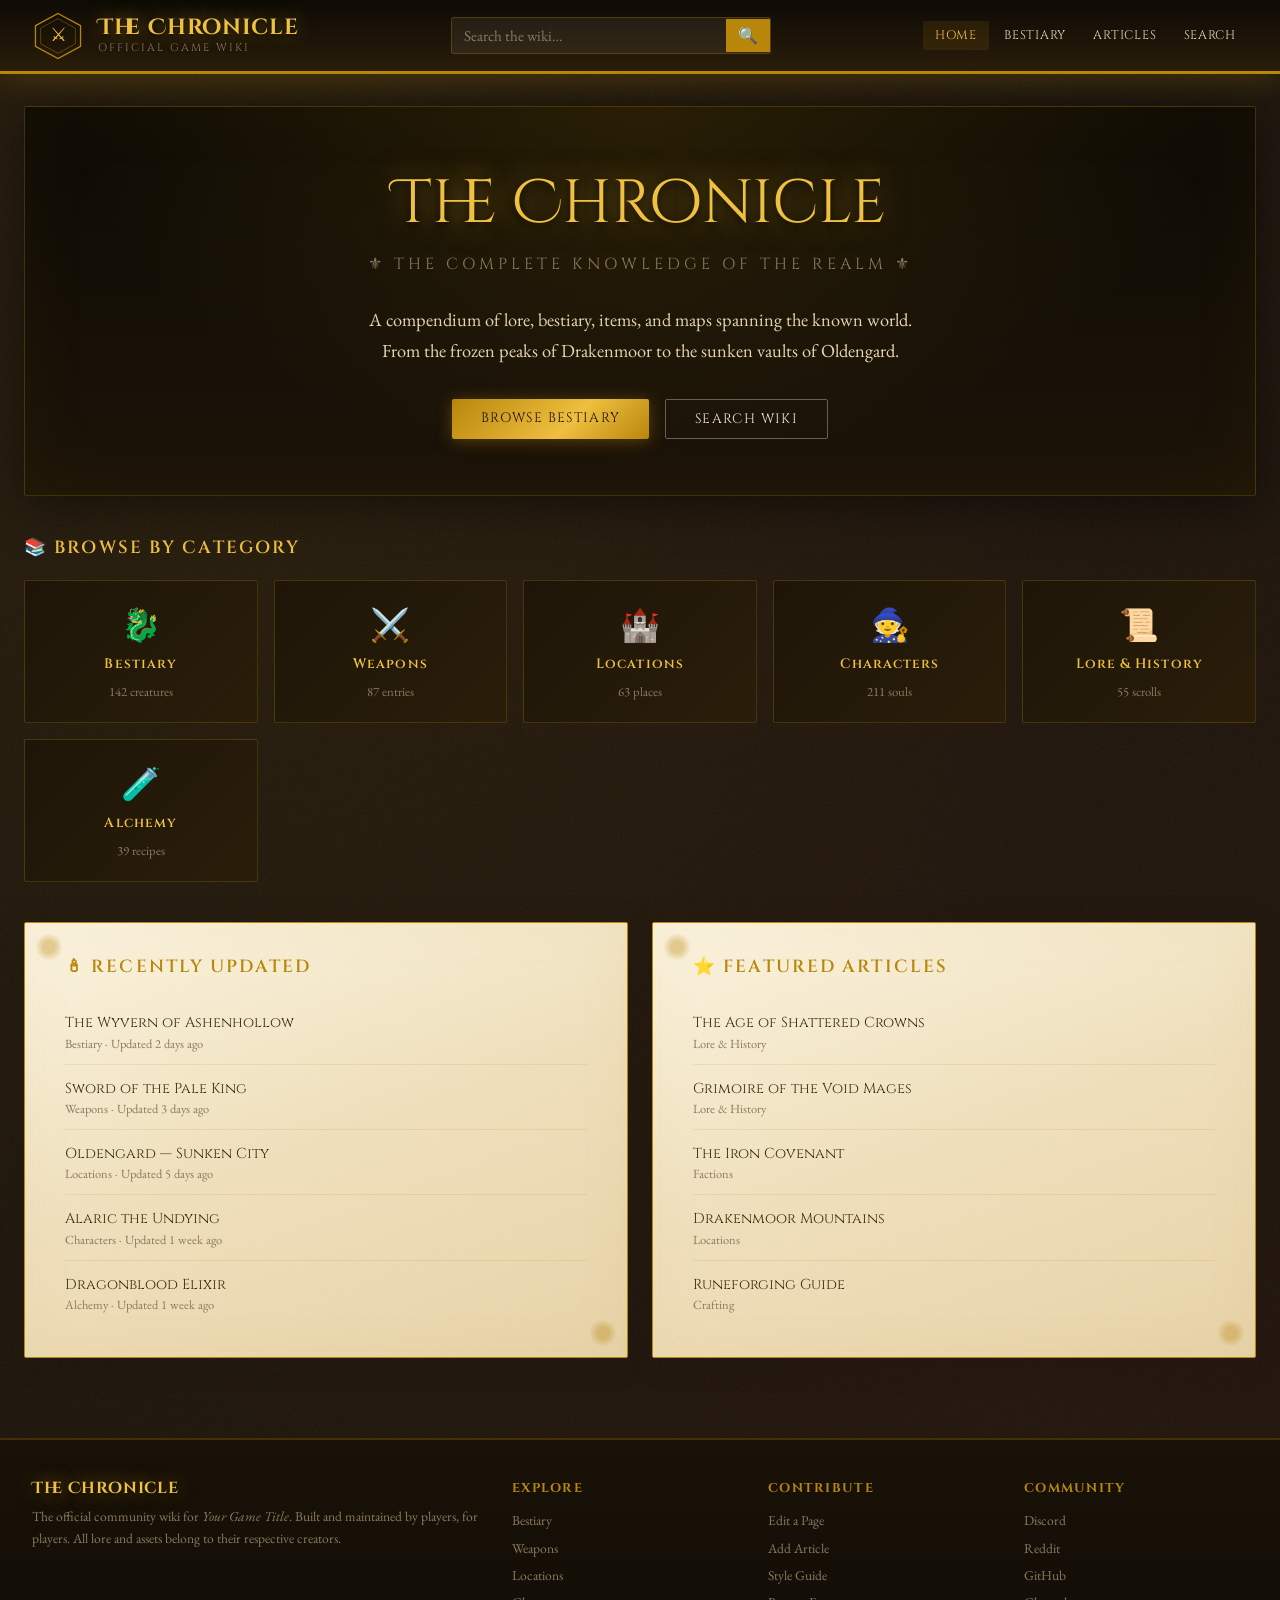
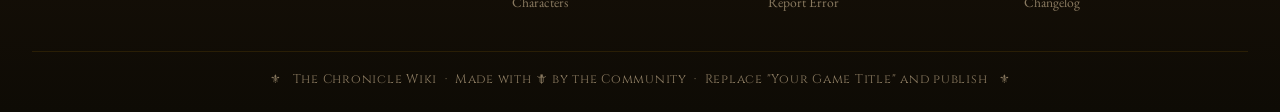
==== index.html @ d2ecf651 "Rename wiki.html to index.html" ====
<!DOCTYPE html>
<html lang="en">
<head>
  <meta charset="UTF-8" />
  <meta name="viewport" content="width=device-width, initial-scale=1.0"/>
  <title>The Chronicle — Game Wiki</title>
  <link href="https://fonts.googleapis.com/css2?family=Cinzel+Decorative:wght@400;700&family=Cinzel:wght@400;600;700&family=EB+Garamond:ital,wght@0,400;0,500;1,400&display=swap" rel="stylesheet"/>
  <style>
    :root {
      --parchment: #f4ead5;
      --parchment-dark: #e8d9b8;
      --ink: #1c1409;
      --ink-light: #3d2e10;
      --gold: #b8860b;
      --gold-light: #d4a017;
      --gold-bright: #f0c040;
      --crimson: #7a1c1c;
      --crimson-light: #a02020;
      --stone: #5a5040;
      --stone-light: #8a7a60;
      --shadow: rgba(28,20,9,0.18);
    }

    *, *::before, *::after { box-sizing: border-box; margin: 0; padding: 0; }

    body {
      font-family: 'EB Garamond', Georgia, serif;
      background-color: #1a1208;
      background-image:
        radial-gradient(ellipse at 20% 20%, rgba(184,134,11,0.07) 0%, transparent 60%),
        radial-gradient(ellipse at 80% 80%, rgba(122,28,28,0.07) 0%, transparent 60%),
        url("data:image/svg+xml,%3Csvg xmlns='http://www.w3.org/2000/svg' width='300' height='300'%3E%3Cfilter id='n'%3E%3CfeTurbulence type='fractalNoise' baseFrequency='0.75' numOctaves='4' stitchTiles='stitch'/%3E%3C/filter%3E%3Crect width='300' height='300' filter='url(%23n)' opacity='0.08'/%3E%3C/svg%3E");
      min-height: 100vh;
      color: var(--ink);
    }

    /* ── HEADER ── */
    #site-header {
      background: linear-gradient(180deg, #0e0b05 0%, #1e1508 60%, #2a1e0a 100%);
      border-bottom: 3px solid var(--gold);
      box-shadow: 0 4px 32px rgba(184,134,11,0.25);
      padding: 0 2rem;
      position: sticky; top: 0; z-index: 100;
    }
    .header-inner {
      max-width: 1300px; margin: 0 auto;
      display: flex; align-items: center; justify-content: space-between;
      gap: 1.5rem; padding: 0.6rem 0;
    }
    .site-logo {
      display: flex; align-items: center; gap: 0.9rem;
      text-decoration: none;
    }
    .logo-emblem {
      width: 52px; height: 52px; flex-shrink: 0;
    }
    .site-title {
      font-family: 'Cinzel Decorative', serif;
      font-size: 1.35rem; font-weight: 700;
      color: var(--gold-bright);
      text-shadow: 0 0 18px rgba(240,192,64,0.5), 0 2px 4px #000;
      letter-spacing: 0.04em; line-height: 1.1;
    }
    .site-subtitle {
      font-family: 'Cinzel', serif;
      font-size: 0.68rem; color: var(--stone-light);
      letter-spacing: 0.18em; text-transform: uppercase;
    }
    .header-search {
      display: flex; align-items: center;
      background: rgba(244,234,213,0.07);
      border: 1px solid rgba(184,134,11,0.3);
      border-radius: 3px; overflow: hidden;
      flex: 0 1 320px;
    }
    .header-search input {
      background: none; border: none; outline: none;
      color: var(--parchment); font-family: 'EB Garamond', serif;
      font-size: 0.95rem; padding: 0.45rem 0.75rem; width: 100%;
    }
    .header-search input::placeholder { color: var(--stone-light); }
    .header-search button {
      background: var(--gold); border: none; cursor: pointer;
      padding: 0.45rem 0.75rem; color: var(--ink); font-size: 1rem;
      transition: background 0.2s;
    }
    .header-search button:hover { background: var(--gold-bright); }
    nav.main-nav { display: flex; gap: 0.2rem; }
    nav.main-nav a {
      font-family: 'Cinzel', serif; font-size: 0.78rem;
      color: var(--parchment-dark); text-decoration: none;
      padding: 0.4rem 0.75rem; border-radius: 2px;
      letter-spacing: 0.06em; text-transform: uppercase;
      transition: color 0.2s, background 0.2s;
    }
    nav.main-nav a:hover, nav.main-nav a.active {
      color: var(--gold-bright); background: rgba(184,134,11,0.12);
    }

    /* ── LAYOUT ── */
    #app { max-width: 1300px; margin: 0 auto; padding: 2rem 1.5rem; }
    .page { display: none; }
    .page.active { display: block; animation: fadeIn 0.35s ease; }
    @keyframes fadeIn { from { opacity:0; transform:translateY(8px); } to { opacity:1; transform:none; } }

    /* ── BREADCRUMB ── */
    .breadcrumb {
      font-family: 'Cinzel', serif; font-size: 0.75rem;
      color: var(--stone-light); margin-bottom: 1.5rem;
      display: flex; align-items: center; gap: 0.5rem;
      letter-spacing: 0.05em;
    }
    .breadcrumb a { color: var(--gold); text-decoration: none; }
    .breadcrumb a:hover { color: var(--gold-bright); }
    .breadcrumb span { color: var(--stone-light); }

    /* ── PARCHMENT CARD ── */
    .parchment {
      background: var(--parchment);
      background-image:
        url("data:image/svg+xml,%3Csvg xmlns='http://www.w3.org/2000/svg' width='200' height='200'%3E%3Cfilter id='p'%3E%3CfeTurbulence type='fractalNoise' baseFrequency='0.5' numOctaves='3' stitchTiles='stitch'/%3E%3C/filter%3E%3Crect width='200' height='200' filter='url(%23p)' opacity='0.06'/%3E%3C/svg%3E"),
        linear-gradient(160deg, #fdf5e0 0%, #f0e0bb 50%, #e8d4a8 100%);
      border: 1px solid var(--gold);
      border-radius: 2px;
      box-shadow: 0 4px 32px var(--shadow), inset 0 0 60px rgba(184,134,11,0.05);
      padding: 2rem 2.5rem;
      position: relative;
    }
    .parchment::before, .parchment::after {
      content: ''; position: absolute;
      width: 28px; height: 28px;
      background: radial-gradient(circle at center, var(--gold) 30%, transparent 70%);
      opacity: 0.35;
    }
    .parchment::before { top: 10px; left: 10px; }
    .parchment::after { bottom: 10px; right: 10px; }

    /* ── DIVIDER ── */
    .ornate-divider {
      text-align: center; margin: 1.5rem 0;
      color: var(--gold); font-size: 1.2rem; letter-spacing: 0.5rem;
      opacity: 0.6;
    }
    .ornate-divider::before, .ornate-divider::after {
      content: ''; display: inline-block;
      width: 80px; height: 1px;
      background: linear-gradient(90deg, transparent, var(--gold), transparent);
      vertical-align: middle; margin: 0 0.75rem;
    }

    /* ════════════════════════════════
       HOME PAGE
    ════════════════════════════════ */
    .home-hero {
      text-align: center; padding: 3.5rem 2rem;
      background: linear-gradient(180deg, #0e0b05 0%, #1c1408 100%);
      border: 1px solid rgba(184,134,11,0.3);
      border-radius: 2px;
      box-shadow: 0 8px 48px rgba(0,0,0,0.5), inset 0 0 80px rgba(184,134,11,0.05);
      margin-bottom: 2.5rem;
      position: relative; overflow: hidden;
    }
    .home-hero::before {
      content: '';
      position: absolute; inset: 0;
      background: radial-gradient(ellipse at 50% 0%, rgba(184,134,11,0.15) 0%, transparent 65%);
      pointer-events: none;
    }
    .hero-title {
      font-family: 'Cinzel Decorative', serif;
      font-size: clamp(2rem, 5vw, 3.8rem);
      color: var(--gold-bright);
      text-shadow: 0 0 30px rgba(240,192,64,0.5), 0 4px 8px #000;
      margin-bottom: 0.5rem; position: relative;
    }
    .hero-subtitle {
      font-family: 'Cinzel', serif; font-size: 1rem;
      color: var(--stone-light); letter-spacing: 0.25em;
      text-transform: uppercase; margin-bottom: 1.8rem;
    }
    .hero-desc {
      font-size: 1.15rem; color: var(--parchment-dark);
      max-width: 560px; margin: 0 auto 2rem; line-height: 1.7;
    }
    .hero-cta {
      display: inline-flex; gap: 1rem; flex-wrap: wrap; justify-content: center;
    }
    .btn {
      font-family: 'Cinzel', serif; font-size: 0.85rem;
      letter-spacing: 0.1em; text-transform: uppercase;
      padding: 0.65rem 1.8rem; border-radius: 2px;
      cursor: pointer; text-decoration: none; border: none;
      transition: all 0.25s; display: inline-block;
    }
    .btn-gold {
      background: linear-gradient(135deg, var(--gold) 0%, var(--gold-bright) 60%, var(--gold) 100%);
      color: var(--ink); box-shadow: 0 2px 16px rgba(184,134,11,0.4);
    }
    .btn-gold:hover { box-shadow: 0 4px 28px rgba(240,192,64,0.55); transform: translateY(-1px); }
    .btn-outline {
      background: transparent; color: var(--parchment);
      border: 1px solid rgba(244,234,213,0.35);
    }
    .btn-outline:hover { border-color: var(--gold); color: var(--gold-bright); background: rgba(184,134,11,0.08); }

    /* Categories grid */
    .section-title {
      font-family: 'Cinzel', serif; font-size: 1.1rem;
      color: var(--gold); letter-spacing: 0.12em; text-transform: uppercase;
      margin-bottom: 1.25rem; font-weight: 600;
    }
    .section-title-dark {
      font-family: 'Cinzel', serif; font-size: 1.1rem;
      color: var(--gold-bright); letter-spacing: 0.12em; text-transform: uppercase;
      margin-bottom: 1.25rem; font-weight: 600;
    }
    .categories-grid {
      display: grid;
      grid-template-columns: repeat(auto-fill, minmax(200px, 1fr));
      gap: 1rem; margin-bottom: 2.5rem;
    }
    .cat-card {
      background: linear-gradient(135deg, #1e1508 0%, #2a1e0a 100%);
      border: 1px solid rgba(184,134,11,0.25);
      border-radius: 2px; padding: 1.4rem 1.2rem;
      text-decoration: none; color: inherit;
      transition: all 0.25s; cursor: pointer;
      display: flex; flex-direction: column; align-items: center;
      gap: 0.6rem; text-align: center;
    }
    .cat-card:hover {
      border-color: var(--gold); background: linear-gradient(135deg, #2a1e0a 0%, #3a2a10 100%);
      transform: translateY(-2px); box-shadow: 0 6px 24px rgba(184,134,11,0.2);
    }
    .cat-icon { font-size: 2rem; }
    .cat-name {
      font-family: 'Cinzel', serif; font-size: 0.85rem;
      color: var(--gold-bright); letter-spacing: 0.08em; font-weight: 600;
    }
    .cat-count { font-size: 0.8rem; color: var(--stone-light); }

    /* Recent articles */
    .two-col { display: grid; grid-template-columns: 1fr 1fr; gap: 1.5rem; }
    @media (max-width: 700px) { .two-col { grid-template-columns: 1fr; } }
    .article-list { list-style: none; }
    .article-list li {
      border-bottom: 1px solid rgba(184,134,11,0.15);
      padding: 0.75rem 0;
    }
    .article-list li:last-child { border-bottom: none; }
    .article-list a {
      font-family: 'Cinzel', serif; font-size: 0.9rem;
      color: var(--ink-light); text-decoration: none;
      transition: color 0.2s;
    }
    .article-list a:hover { color: var(--crimson); }
    .article-list .meta {
      font-size: 0.78rem; color: var(--stone-light); margin-top: 0.15rem;
    }

    /* ════════════════════════════════
       CATEGORY PAGE
    ════════════════════════════════ */
    .category-header {
      display: flex; align-items: flex-start; gap: 1.5rem;
      margin-bottom: 2rem;
    }
    .category-icon-lg {
      font-size: 3.5rem; flex-shrink: 0;
      filter: drop-shadow(0 2px 8px rgba(184,134,11,0.3));
    }
    .category-title {
      font-family: 'Cinzel Decorative', serif;
      font-size: clamp(1.4rem, 3vw, 2.2rem);
      color: var(--crimson); margin-bottom: 0.3rem;
      text-shadow: 1px 1px 0 rgba(255,255,255,0.3);
    }
    .category-desc { font-size: 1rem; line-height: 1.7; color: var(--ink-light); }

    .entry-grid {
      display: grid;
      grid-template-columns: repeat(auto-fill, minmax(260px, 1fr));
      gap: 1.2rem; margin-top: 1.5rem;
    }
    .entry-card {
      background: linear-gradient(160deg, #fdf5e0 0%, #eedfc0 100%);
      border: 1px solid var(--gold); border-radius: 2px;
      padding: 1.2rem 1.3rem; cursor: pointer;
      transition: all 0.25s; position: relative;
    }
    .entry-card:hover {
      transform: translateY(-2px);
      box-shadow: 0 6px 24px var(--shadow);
      border-color: var(--crimson);
    }
    .entry-card-title {
      font-family: 'Cinzel', serif; font-size: 1rem;
      color: var(--crimson); font-weight: 600; margin-bottom: 0.4rem;
    }
    .entry-card-excerpt {
      font-size: 0.88rem; color: var(--ink-light); line-height: 1.5;
    }
    .entry-card-tag {
      display: inline-block; margin-top: 0.6rem;
      font-family: 'Cinzel', serif; font-size: 0.68rem;
      color: var(--stone); letter-spacing: 0.1em; text-transform: uppercase;
      border: 1px solid var(--stone-light); padding: 0.1rem 0.45rem; border-radius: 2px;
    }

    /* ════════════════════════════════
       ARTICLE PAGE
    ════════════════════════════════ */
    .article-layout {
      display: grid; grid-template-columns: 1fr 280px; gap: 2rem;
    }
    @media (max-width: 900px) { .article-layout { grid-template-columns: 1fr; } }

    .article-title {
      font-family: 'Cinzel Decorative', serif;
      font-size: clamp(1.5rem, 3.5vw, 2.4rem);
      color: var(--crimson); margin-bottom: 0.5rem;
      line-height: 1.2;
      text-shadow: 1px 1px 0 rgba(255,255,255,0.4);
    }
    .article-meta {
      font-family: 'Cinzel', serif; font-size: 0.75rem;
      color: var(--stone-light); letter-spacing: 0.08em;
      margin-bottom: 1.5rem; display: flex; gap: 1.2rem; flex-wrap: wrap;
    }
    .article-body { font-size: 1.05rem; line-height: 1.85; color: var(--ink); }
    .article-body p { margin-bottom: 1.1rem; }
    .article-body h2 {
      font-family: 'Cinzel', serif; font-size: 1.2rem;
      color: var(--crimson); margin: 2rem 0 0.75rem;
      padding-bottom: 0.4rem; border-bottom: 1px solid rgba(122,28,28,0.2);
    }
    .article-body h3 {
      font-family: 'Cinzel', serif; font-size: 1rem;
      color: var(--ink-light); margin: 1.5rem 0 0.5rem;
    }
    .article-body ul { padding-left: 1.5rem; margin-bottom: 1rem; }
    .article-body li { margin-bottom: 0.35rem; }
    .article-body blockquote {
      border-left: 3px solid var(--gold);
      padding: 0.5rem 1rem; margin: 1.5rem 0;
      background: rgba(184,134,11,0.06);
      font-style: italic; color: var(--ink-light);
    }

    /* Infobox */
    .infobox {
      background: linear-gradient(160deg, #fdf5e0 0%, #eedfc0 100%);
      border: 2px solid var(--gold); border-radius: 2px;
      overflow: hidden; font-size: 0.88rem;
    }
    .infobox-title {
      background: linear-gradient(135deg, var(--crimson) 0%, var(--crimson-light) 100%);
      color: #fff; font-family: 'Cinzel', serif;
      font-size: 0.9rem; font-weight: 700;
      text-align: center; padding: 0.6rem 1rem;
      letter-spacing: 0.08em; text-transform: uppercase;
    }
    .infobox-image {
      width: 100%; height: 160px;
      background: linear-gradient(135deg, #2a1e0a 0%, #1a0e04 100%);
      display: flex; align-items: center; justify-content: center;
      font-size: 5rem;
    }
    .infobox table { width: 100%; border-collapse: collapse; }
    .infobox td {
      padding: 0.45rem 0.75rem;
      border-bottom: 1px solid rgba(184,134,11,0.15);
      vertical-align: top;
    }
    .infobox td:first-child {
      font-family: 'Cinzel', serif; font-size: 0.75rem;
      font-weight: 700; color: var(--stone); white-space: nowrap;
      letter-spacing: 0.04em; width: 40%;
    }
    .infobox td:last-child { color: var(--ink-light); }

    /* Sidebar */
    .sidebar-widget {
      background: linear-gradient(160deg, #fdf5e0 0%, #eedfc0 100%);
      border: 1px solid var(--gold); border-radius: 2px;
      padding: 1.2rem; margin-bottom: 1.2rem;
    }
    .sidebar-widget-title {
      font-family: 'Cinzel', serif; font-size: 0.8rem;
      color: var(--crimson); font-weight: 700;
      letter-spacing: 0.1em; text-transform: uppercase;
      margin-bottom: 0.75rem; padding-bottom: 0.4rem;
      border-bottom: 1px solid rgba(122,28,28,0.2);
    }
    .toc { list-style: none; }
    .toc li { margin-bottom: 0.3rem; }
    .toc a {
      font-family: 'Cinzel', serif; font-size: 0.8rem;
      color: var(--ink-light); text-decoration: none;
      display: flex; align-items: center; gap: 0.4rem;
      transition: color 0.2s;
    }
    .toc a:hover { color: var(--crimson); }
    .toc a::before { content: '§'; color: var(--gold); font-size: 0.7rem; }

    .related-list { list-style: none; }
    .related-list li { margin-bottom: 0.4rem; }
    .related-list a {
      font-size: 0.88rem; color: var(--crimson);
      text-decoration: none; transition: color 0.2s;
    }
    .related-list a:hover { color: var(--crimson-light); text-decoration: underline; }

    /* Tags */
    .tags { display: flex; flex-wrap: wrap; gap: 0.4rem; margin-top: 1.5rem; }
    .tag {
      font-family: 'Cinzel', serif; font-size: 0.72rem;
      border: 1px solid var(--stone-light); color: var(--stone);
      padding: 0.18rem 0.55rem; border-radius: 2px;
      letter-spacing: 0.06em; text-transform: uppercase; cursor: pointer;
      transition: all 0.2s;
    }
    .tag:hover { border-color: var(--crimson); color: var(--crimson); }

    /* ════════════════════════════════
       SEARCH PAGE
    ════════════════════════════════ */
    .search-hero {
      background: linear-gradient(160deg, #fdf5e0 0%, #eedfc0 100%);
      border: 1px solid var(--gold); padding: 2rem 2.5rem;
      margin-bottom: 2rem; border-radius: 2px;
    }
    .search-bar-lg {
      display: flex; margin-top: 1rem;
      border: 2px solid var(--gold); border-radius: 2px; overflow: hidden;
    }
    .search-bar-lg input {
      flex: 1; padding: 0.75rem 1rem;
      font-family: 'EB Garamond', serif; font-size: 1.1rem;
      border: none; outline: none; background: var(--parchment);
      color: var(--ink);
    }
    .search-bar-lg button {
      background: var(--gold); border: none; padding: 0.75rem 1.5rem;
      font-family: 'Cinzel', serif; font-size: 0.85rem;
      letter-spacing: 0.08em; cursor: pointer; color: var(--ink);
      transition: background 0.2s;
    }
    .search-bar-lg button:hover { background: var(--gold-bright); }
    .search-result {
      border-bottom: 1px solid rgba(184,134,11,0.2);
      padding: 1.2rem 0;
    }
    .search-result:last-child { border-bottom: none; }
    .search-result h3 {
      font-family: 'Cinzel', serif; font-size: 1rem;
      color: var(--crimson); margin-bottom: 0.25rem; cursor: pointer;
    }
    .search-result h3:hover { text-decoration: underline; }
    .search-result p { font-size: 0.9rem; color: var(--ink-light); line-height: 1.6; }
    .search-result .tag { margin-top: 0.4rem; }

    /* ════════════════════════════════
       FOOTER
    ════════════════════════════════ */
    footer {
      background: linear-gradient(180deg, #1a1208 0%, #0e0b05 100%);
      border-top: 2px solid rgba(184,134,11,0.3);
      padding: 2.5rem 2rem 1.5rem;
      margin-top: 3rem;
    }
    .footer-inner {
      max-width: 1300px; margin: 0 auto;
      display: grid; grid-template-columns: 2fr 1fr 1fr 1fr;
      gap: 2rem; margin-bottom: 2rem;
    }
    @media (max-width: 800px) {
      .footer-inner { grid-template-columns: 1fr 1fr; }
    }
    .footer-brand .site-title { font-size: 1rem; margin-bottom: 0.5rem; display: block; }
    .footer-brand p { font-size: 0.85rem; color: var(--stone-light); line-height: 1.6; }
    .footer-col h4 {
      font-family: 'Cinzel', serif; font-size: 0.8rem;
      color: var(--gold); letter-spacing: 0.1em;
      text-transform: uppercase; margin-bottom: 0.75rem;
    }
    .footer-col ul { list-style: none; }
    .footer-col li { margin-bottom: 0.4rem; }
    .footer-col a {
      font-size: 0.85rem; color: var(--stone-light);
      text-decoration: none; transition: color 0.2s;
    }
    .footer-col a:hover { color: var(--gold-bright); }
    .footer-bottom {
      text-align: center; font-size: 0.78rem; color: var(--stone-light);
      border-top: 1px solid rgba(184,134,11,0.15); padding-top: 1.2rem;
      font-family: 'Cinzel', serif; letter-spacing: 0.06em;
    }

    /* ── scrollbar ── */
    ::-webkit-scrollbar { width: 8px; }
    ::-webkit-scrollbar-track { background: #0e0b05; }
    ::-webkit-scrollbar-thumb { background: var(--gold); border-radius: 4px; }

    /* ── responsive nav ── */
    @media (max-width: 768px) {
      nav.main-nav { display: none; }
      .header-search { flex: 1; }
    }
  </style>
</head>
<body>

<!-- ══════════════ HEADER ══════════════ -->
<header id="site-header">
  <div class="header-inner">
    <a class="site-logo" onclick="showPage('home')" style="cursor:pointer">
      <svg class="logo-emblem" viewBox="0 0 60 60" fill="none" xmlns="http://www.w3.org/2000/svg">
        <polygon points="30,4 56,18 56,42 30,56 4,42 4,18" fill="none" stroke="#b8860b" stroke-width="1.5"/>
        <polygon points="30,10 50,21 50,39 30,50 10,39 10,21" fill="none" stroke="#d4a017" stroke-width="0.8" opacity="0.5"/>
        <text x="30" y="36" text-anchor="middle" font-family="serif" font-size="22" fill="#f0c040">⚔</text>
      </svg>
      <div>
        <div class="site-title">The Chronicle</div>
        <div class="site-subtitle">Official Game Wiki</div>
      </div>
    </a>
    <div class="header-search">
      <input type="text" placeholder="Search the wiki…" id="searchInput" onkeydown="if(event.key==='Enter')showPage('search')"/>
      <button onclick="showPage('search')">🔍</button>
    </div>
    <nav class="main-nav">
      <a onclick="showPage('home')" class="active" id="nav-home">Home</a>
      <a onclick="showPage('category')" id="nav-category">Bestiary</a>
      <a onclick="showPage('article')" id="nav-article">Articles</a>
      <a onclick="showPage('search')" id="nav-search">Search</a>
    </nav>
  </div>
</header>

<!-- ══════════════ MAIN ══════════════ -->
<main id="app">

  <!-- ─────────── HOME PAGE ─────────── -->
  <div class="page active" id="page-home">
    <div class="home-hero">
      <div class="hero-title">The Chronicle</div>
      <div class="hero-subtitle">⚜ The Complete Knowledge of the Realm ⚜</div>
      <p class="hero-desc">
        A compendium of lore, bestiary, items, and maps spanning the known world. From the frozen peaks of Drakenmoor to the sunken vaults of Oldengard.
      </p>
      <div class="hero-cta">
        <a class="btn btn-gold" onclick="showPage('category')">Browse Bestiary</a>
        <a class="btn btn-outline" onclick="showPage('search')">Search Wiki</a>
      </div>
    </div>

    <!-- Categories -->
    <p class="section-title-dark">📚 Browse by Category</p>
    <div class="categories-grid">
      <div class="cat-card" onclick="showPage('category')">
        <div class="cat-icon">🐉</div>
        <div class="cat-name">Bestiary</div>
        <div class="cat-count">142 creatures</div>
      </div>
      <div class="cat-card" onclick="showPage('category')">
        <div class="cat-icon">⚔️</div>
        <div class="cat-name">Weapons</div>
        <div class="cat-count">87 entries</div>
      </div>
      <div class="cat-card" onclick="showPage('category')">
        <div class="cat-icon">🏰</div>
        <div class="cat-name">Locations</div>
        <div class="cat-count">63 places</div>
      </div>
      <div class="cat-card" onclick="showPage('category')">
        <div class="cat-icon">🧙</div>
        <div class="cat-name">Characters</div>
        <div class="cat-count">211 souls</div>
      </div>
      <div class="cat-card" onclick="showPage('category')">
        <div class="cat-icon">📜</div>
        <div class="cat-name">Lore & History</div>
        <div class="cat-count">55 scrolls</div>
      </div>
      <div class="cat-card" onclick="showPage('category')">
        <div class="cat-icon">🧪</div>
        <div class="cat-name">Alchemy</div>
        <div class="cat-count">39 recipes</div>
      </div>
    </div>

    <!-- Recent + Featured -->
    <div class="two-col">
      <div class="parchment">
        <p class="section-title">🕯 Recently Updated</p>
        <ul class="article-list">
          <li>
            <a onclick="showPage('article')">The Wyvern of Ashenhollow</a>
            <div class="meta">Bestiary · Updated 2 days ago</div>
          </li>
          <li>
            <a onclick="showPage('article')">Sword of the Pale King</a>
            <div class="meta">Weapons · Updated 3 days ago</div>
          </li>
          <li>
            <a onclick="showPage('article')">Oldengard — Sunken City</a>
            <div class="meta">Locations · Updated 5 days ago</div>
          </li>
          <li>
            <a onclick="showPage('article')">Alaric the Undying</a>
            <div class="meta">Characters · Updated 1 week ago</div>
          </li>
          <li>
            <a onclick="showPage('article')">Dragonblood Elixir</a>
            <div class="meta">Alchemy · Updated 1 week ago</div>
          </li>
        </ul>
      </div>
      <div class="parchment">
        <p class="section-title">⭐ Featured Articles</p>
        <ul class="article-list">
          <li>
            <a onclick="showPage('article')">The Age of Shattered Crowns</a>
            <div class="meta">Lore & History</div>
          </li>
          <li>
            <a onclick="showPage('article')">Grimoire of the Void Mages</a>
            <div class="meta">Lore & History</div>
          </li>
          <li>
            <a onclick="showPage('article')">The Iron Covenant</a>
            <div class="meta">Factions</div>
          </li>
          <li>
            <a onclick="showPage('article')">Drakenmoor Mountains</a>
            <div class="meta">Locations</div>
          </li>
          <li>
            <a onclick="showPage('article')">Runeforging Guide</a>
            <div class="meta">Crafting</div>
          </li>
        </ul>
      </div>
    </div>
  </div>

  <!-- ─────────── CATEGORY PAGE ─────────── -->
  <div class="page" id="page-category">
    <div class="breadcrumb">
      <a onclick="showPage('home')">Home</a>
      <span>›</span>
      <span>Bestiary</span>
    </div>
    <div class="parchment">
      <div class="category-header">
        <div class="category-icon-lg">🐉</div>
        <div>
          <div class="category-title">Bestiary</div>
          <div class="category-desc">
            A complete catalogue of the creatures that roam the realm — from the lowly Bograt of the Ashfen marshes to the ancient Worldserpent that sleeps beneath the Cradle Sea. Each entry details weaknesses, loot, and lore gathered by hunters and scholars alike.
          </div>
        </div>
      </div>
      <div class="ornate-divider">✦ ✦ ✦</div>
      <p class="section-title">All Creatures <span style="font-weight:400;color:var(--stone-light);font-size:0.85rem;">(142 entries)</span></p>
      <div class="entry-grid">
        <div class="entry-card" onclick="showPage('article')">
          <div class="entry-card-title">🐺 Duskwolf</div>
          <div class="entry-card-excerpt">Pack predators native to the Wolfmere Forest. Highly intelligent, they coordinate ambushes with eerie precision.</div>
          <span class="entry-card-tag">Beast</span>
        </div>
        <div class="entry-card" onclick="showPage('article')">
          <div class="entry-card-title">🕷 Ironspider</div>
          <div class="entry-card-excerpt">Enormous arachnids whose legs are reinforced with natural iron deposits. Found in the deep mines of Coppergate.</div>
          <span class="entry-card-tag">Aberration</span>
        </div>
        <div class="entry-card" onclick="showPage('article')">
          <div class="entry-card-title">🐉 Wyvern of Ashenhollow</div>
          <div class="entry-card-excerpt">A fearsome winged reptile that nests in dormant volcanoes, breathing a toxic ash cloud over its prey.</div>
          <span class="entry-card-tag">Dragon-kin</span>
        </div>
        <div class="entry-card" onclick="showPage('article')">
          <div class="entry-card-title">💀 Plague Wraith</div>
          <div class="entry-card-excerpt">Undead spirits born from battlefield pestilence. Their touch spreads the Black Rot to the living.</div>
          <span class="entry-card-tag">Undead</span>
        </div>
        <div class="entry-card" onclick="showPage('article')">
          <div class="entry-card-title">🦅 Stormtalon</div>
          <div class="entry-card-excerpt">Massive raptors that nest at the peaks of Drakenmoor, riding lightning currents to strike from above.</div>
          <span class="entry-card-tag">Beast</span>
        </div>
        <div class="entry-card" onclick="showPage('article')">
          <div class="entry-card-title">🧟 Barrow King</div>
          <div class="entry-card-excerpt">An ancient warlord bound to eternal undeath, ruling lesser undead from his sunken throne in the Ashfen.</div>
          <span class="entry-card-tag">Boss · Undead</span>
        </div>
      </div>
    </div>
  </div>

  <!-- ─────────── ARTICLE PAGE ─────────── -->
  <div class="page" id="page-article">
    <div class="breadcrumb">
      <a onclick="showPage('home')">Home</a>
      <span>›</span>
      <a onclick="showPage('category')">Bestiary</a>
      <span>›</span>
      <span>Wyvern of Ashenhollow</span>
    </div>
    <div class="article-layout">
      <!-- Main content -->
      <div class="parchment">
        <h1 class="article-title">Wyvern of Ashenhollow</h1>
        <div class="article-meta">
          <span>📂 Bestiary / Dragon-kin</span>
          <span>🕯 Updated: March 2026</span>
          <span>👁 4,821 views</span>
        </div>
        <div class="ornate-divider">⚜</div>
        <div class="article-body">
          <p>
            The <strong>Wyvern of Ashenhollow</strong> is a large draconic predator endemic to the volcanic highlands of the Ashenhollow region, northeast of the Cradle Sea. Unlike its true dragon cousins, a Wyvern possesses only two legs and relies on its powerful wings as forelimbs, granting it extraordinary aerial agility at the cost of ground stability.
          </p>

          <h2>Description</h2>
          <p>
            Adults measure roughly eighteen feet from snout to tail-tip, with a wingspan approaching forty feet. Their scales shift between charcoal grey and deep crimson depending on body temperature — a reliable indicator of imminent breath attack. The eyes are amber-gold and capable of seeing clearly through volcanic ash clouds.
          </p>
          <blockquote>
            "Do not mistake the silence of its approach for mercy. The Wyvern stills its wings only when it has already chosen you as prey." — <em>Aldric of the Hunters' Compact, Field Notes Vol. III</em>
          </blockquote>

          <h2>Behaviour</h2>
          <p>
            Wyverns are solitary and fiercely territorial. A single specimen may claim a range of fifty square leagues around its nest-caldera. They are primarily nocturnal hunters, though volcanic activity or encroachment on their territory will provoke daytime aggression. Younger wyverns are far more erratic and dangerous in their aggression than elder specimens, who have learned patience.
          </p>

          <h2>Combat</h2>
          <p>Hunters facing a Wyvern should be prepared for three primary attack patterns:</p>
          <ul>
            <li><strong>Ash Shroud</strong> — exhales a billowing cloud of toxic ash, obscuring vision and poisoning the lungs. Move upwind immediately.</li>
            <li><strong>Tail Sweep</strong> — uses its barbed tail as a flail in a wide arc. The barbs carry paralytic venom; even a graze can immobilise a limb.</li>
            <li><strong>Dive Strike</strong> — climbs to high altitude then folds wings into a near-vertical plunge, striking with full body weight.</li>
          </ul>

          <h2>Weaknesses</h2>
          <p>
            The underbelly scales are significantly thinner than the dorsal armour. Ice-aligned weapons deal bonus damage, and the creature is notably sluggish in cold weather. Its eyes are sensitive to bright light — a Sunburst sigil or Flash Flask will stagger it momentarily, creating an opening.
          </p>

          <h2>Loot</h2>
          <p>
            Slain Wyverns may yield <em>Ashen Scale</em> (crafting material), <em>Wyvern Barb</em> (alchemical reagent), <em>Ember Heart</em> (rare drop, required for Dragonblood Elixir), and <em>Wyvern Wing Membrane</em> (used in advanced gliding gear).
          </p>
        </div>
        <div class="tags">
          <span class="tag">Dragon-kin</span>
          <span class="tag">Boss</span>
          <span class="tag">Ashenhollow</span>
          <span class="tag">Venomous</span>
          <span class="tag">Flying</span>
        </div>
      </div>

      <!-- Sidebar -->
      <aside>
        <div class="infobox">
          <div class="infobox-title">Wyvern of Ashenhollow</div>
          <div class="infobox-image">🐉</div>
          <table>
            <tr><td>Type</td><td>Dragon-kin</td></tr>
            <tr><td>Region</td><td>Ashenhollow Highlands</td></tr>
            <tr><td>Threat Level</td><td>⚠️ Extreme</td></tr>
            <tr><td>Health</td><td>4,800 HP</td></tr>
            <tr><td>Weakness</td><td>Ice, Bright Light</td></tr>
            <tr><td>Resistance</td><td>Fire, Poison</td></tr>
            <tr><td>Drops</td><td>Ashen Scale, Ember Heart</td></tr>
            <tr><td>XP Reward</td><td>3,200 XP</td></tr>
          </table>
        </div>

        <div class="sidebar-widget">
          <div class="sidebar-widget-title">Table of Contents</div>
          <ul class="toc">
            <li><a href="#">Description</a></li>
            <li><a href="#">Behaviour</a></li>
            <li><a href="#">Combat</a></li>
            <li><a href="#">Weaknesses</a></li>
            <li><a href="#">Loot</a></li>
          </ul>
        </div>

        <div class="sidebar-widget">
          <div class="sidebar-widget-title">Related Articles</div>
          <ul class="related-list">
            <li><a onclick="showPage('article')">Dragonblood Elixir</a></li>
            <li><a onclick="showPage('article')">Ashenhollow Region</a></li>
            <li><a onclick="showPage('article')">Ember Heart (item)</a></li>
            <li><a onclick="showPage('article')">Hunters' Compact</a></li>
            <li><a onclick="showPage('article')">Dragon-kin (category)</a></li>
          </ul>
        </div>
      </aside>
    </div>
  </div>

  <!-- ─────────── SEARCH PAGE ─────────── -->
  <div class="page" id="page-search">
    <div class="breadcrumb">
      <a onclick="showPage('home')">Home</a>
      <span>›</span>
      <span>Search</span>
    </div>
    <div class="search-hero">
      <p class="section-title">🔍 Search the Wiki</p>
      <div class="search-bar-lg">
        <input type="text" placeholder="Search creatures, items, locations, lore…" value="wyvern"/>
        <button>Search</button>
      </div>
    </div>
    <div class="parchment">
      <p class="section-title" style="margin-bottom:1.5rem;">Results for <em>"wyvern"</em> — 4 entries found</p>
      <div class="search-result">
        <h3 onclick="showPage('article')">Wyvern of Ashenhollow</h3>
        <p>A fearsome draconic predator endemic to the volcanic highlands of the Ashenhollow region. Extremely dangerous; breath attack delivers toxic ash.</p>
        <span class="tag">Bestiary</span> <span class="tag">Dragon-kin</span>
      </div>
      <div class="search-result">
        <h3 onclick="showPage('article')">Wyvern Scale Armour</h3>
        <p>Heavy armour crafted from the dorsal scales of an Ashenhollow Wyvern. Grants high fire resistance and a bonus to intimidation.</p>
        <span class="tag">Equipment</span>
      </div>
      <div class="search-result">
        <h3 onclick="showPage('article')">Wyvern Barb (Reagent)</h3>
        <p>A paralytic alchemical reagent harvested from the tail barbs of a Wyvern. Key ingredient in the Serpent's Stasis potion.</p>
        <span class="tag">Alchemy</span>
      </div>
      <div class="search-result">
        <h3 onclick="showPage('article')">The Wyvern Rider of Keldrath (Lore)</h3>
        <p>A historical account of the legendary Keldrath Wyvern Riders, an order of knights who bonded with juvenile wyverns in the Second Age.</p>
        <span class="tag">Lore</span>
      </div>
    </div>
  </div>

</main>

<!-- ══════════════ FOOTER ══════════════ -->
<footer>
  <div class="footer-inner">
    <div class="footer-brand">
      <span class="site-title" style="color:var(--gold-bright);font-family:'Cinzel Decorative',serif;">The Chronicle</span>
      <p>The official community wiki for <em>Your Game Title</em>. Built and maintained by players, for players. All lore and assets belong to their respective creators.</p>
    </div>
    <div class="footer-col">
      <h4>Explore</h4>
      <ul>
        <li><a onclick="showPage('category')">Bestiary</a></li>
        <li><a onclick="showPage('category')">Weapons</a></li>
        <li><a onclick="showPage('category')">Locations</a></li>
        <li><a onclick="showPage('category')">Characters</a></li>
      </ul>
    </div>
    <div class="footer-col">
      <h4>Contribute</h4>
      <ul>
        <li><a href="#">Edit a Page</a></li>
        <li><a href="#">Add Article</a></li>
        <li><a href="#">Style Guide</a></li>
        <li><a href="#">Report Error</a></li>
      </ul>
    </div>
    <div class="footer-col">
      <h4>Community</h4>
      <ul>
        <li><a href="#">Discord</a></li>
        <li><a href="#">Reddit</a></li>
        <li><a href="#">GitHub</a></li>
        <li><a href="#">Changelog</a></li>
      </ul>
    </div>
  </div>
  <div class="footer-bottom">
    ⚜ &nbsp; The Chronicle Wiki &nbsp;·&nbsp; Made with 🗡 by the Community &nbsp;·&nbsp; Replace "Your Game Title" and publish &nbsp; ⚜
  </div>
</footer>

<script>
  function showPage(id) {
    document.querySelectorAll('.page').forEach(p => p.classList.remove('active'));
    document.querySelectorAll('nav.main-nav a').forEach(a => a.classList.remove('active'));
    document.getElementById('page-' + id).classList.add('active');
    const navEl = document.getElementById('nav-' + id);
    if (navEl) navEl.classList.add('active');
    window.scrollTo({ top: 0, behavior: 'smooth' });
  }
</script>
</body>
</html>
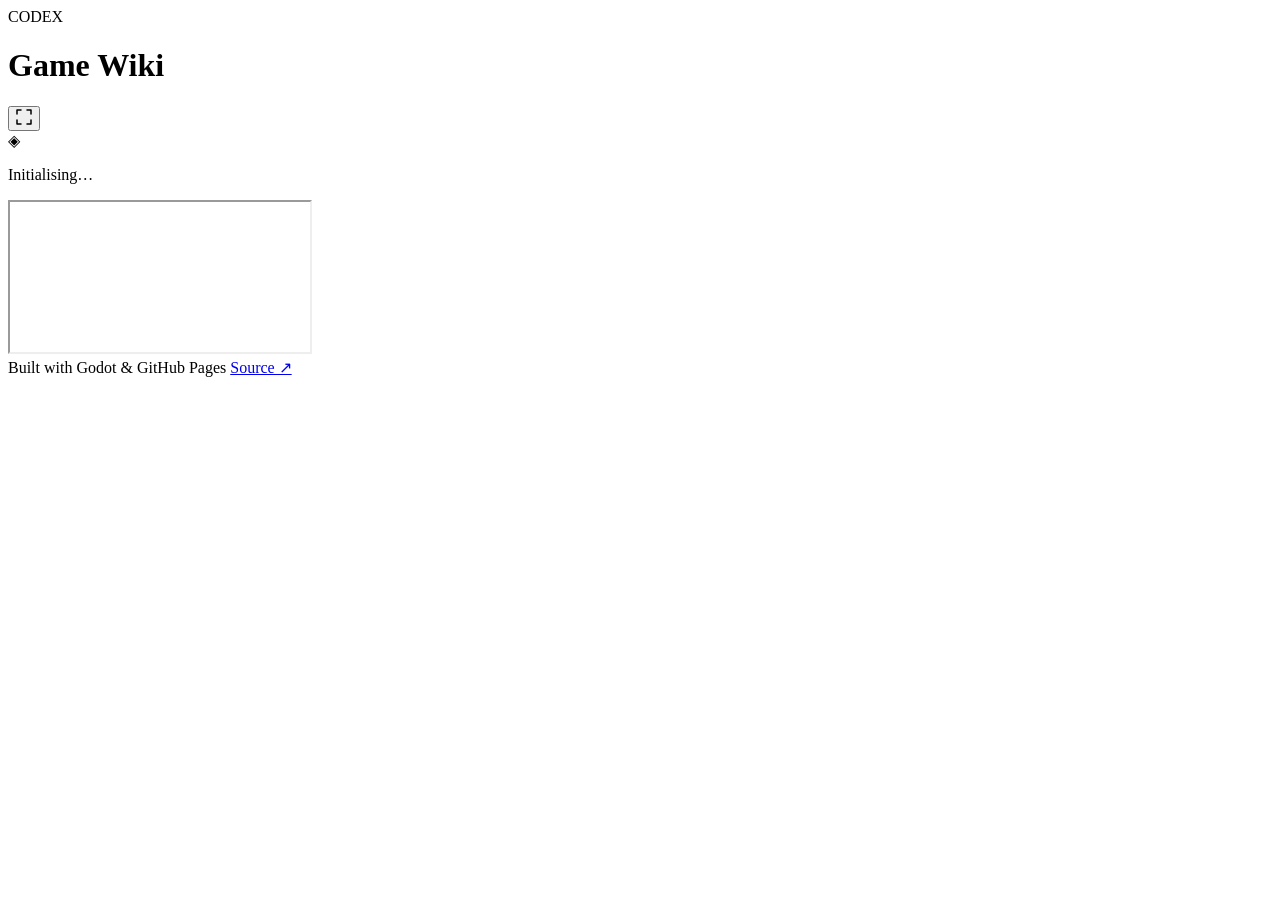
==== commit 07581562: "remake" ====
--- a/index.html
+++ b/index.html
@@ -2,899 +2,186 @@
 <html lang="en">
 <head>
   <meta charset="UTF-8" />
-  <meta name="viewport" content="width=device-width, initial-scale=1.0"/>
-  <title>The Chronicle — Game Wiki</title>
-  <link href="https://fonts.googleapis.com/css2?family=Cinzel+Decorative:wght@400;700&family=Cinzel:wght@400;600;700&family=EB+Garamond:ital,wght@0,400;0,500;1,400&display=swap" rel="stylesheet"/>
-  <style>
-    :root {
-      --parchment: #f4ead5;
-      --parchment-dark: #e8d9b8;
-      --ink: #1c1409;
-      --ink-light: #3d2e10;
-      --gold: #b8860b;
-      --gold-light: #d4a017;
-      --gold-bright: #f0c040;
-      --crimson: #7a1c1c;
-      --crimson-light: #a02020;
-      --stone: #5a5040;
-      --stone-light: #8a7a60;
-      --shadow: rgba(28,20,9,0.18);
-    }
+  <meta name="viewport" content="width=device-width, initial-scale=1.0" />
+  <title>Game Wiki</title><!-- ← Change to your game name -->
 
-    *, *::before, *::after { box-sizing: border-box; margin: 0; padding: 0; }
+  <!--
+    ══════════════════════════════════════════════════════════════════
+    CONTENT SECURITY POLICY
+    ══════════════════════════════════════════════════════════════════
+    Applied via <meta> because GitHub Pages cannot set HTTP headers.
+    Note: this CSP governs the WRAPPER page only. The iframe
+    (wiki_export/index.html) is a separate document with its own
+    policy context — Godot's eval/inline scripts are unaffected.
 
-    body {
-      font-family: 'EB Garamond', Georgia, serif;
-      background-color: #1a1208;
-      background-image:
-        radial-gradient(ellipse at 20% 20%, rgba(184,134,11,0.07) 0%, transparent 60%),
-        radial-gradient(ellipse at 80% 80%, rgba(122,28,28,0.07) 0%, transparent 60%),
-        url("data:image/svg+xml,%3Csvg xmlns='http://www.w3.org/2000/svg' width='300' height='300'%3E%3Cfilter id='n'%3E%3CfeTurbulence type='fractalNoise' baseFrequency='0.75' numOctaves='4' stitchTiles='stitch'/%3E%3C/filter%3E%3Crect width='300' height='300' filter='url(%23n)' opacity='0.08'/%3E%3C/svg%3E");
-      min-height: 100vh;
-      color: var(--ink);
-    }
+    Directives:
+      default-src 'none'        — deny everything not explicitly allowed
+      script-src  'self'        — only our own .js files (no inline, no eval)
+      style-src   'self' https://fonts.googleapis.com
+      font-src    https://fonts.gstatic.com
+      img-src     'self' data:  — allow SVG data URIs used for the grain texture
+      frame-src   'self'        — iframe src must be same-origin (wiki_export/)
+      connect-src 'self'        — service worker fetches only
+      base-uri    'self'        — prevent <base href> injection attacks
+      form-action 'none'        — this page has no forms
+      object-src  'none'        — block Flash/plugins entirely
+  -->
+  <meta http-equiv="Content-Security-Policy" content="
+    default-src 'none';
+    script-src  'self';
+    style-src   'self' https://fonts.googleapis.com;
+    font-src    https://fonts.gstatic.com;
+    img-src     'self' data:;
+    frame-src   'self';
+    connect-src 'self';
+    base-uri    'self';
+    form-action 'none';
+    object-src  'none';
+  " />
 
-    /* ── HEADER ── */
-    #site-header {
-      background: linear-gradient(180deg, #0e0b05 0%, #1e1508 60%, #2a1e0a 100%);
-      border-bottom: 3px solid var(--gold);
-      box-shadow: 0 4px 32px rgba(184,134,11,0.25);
-      padding: 0 2rem;
-      position: sticky; top: 0; z-index: 100;
-    }
-    .header-inner {
-      max-width: 1300px; margin: 0 auto;
-      display: flex; align-items: center; justify-content: space-between;
-      gap: 1.5rem; padding: 0.6rem 0;
-    }
-    .site-logo {
-      display: flex; align-items: center; gap: 0.9rem;
-      text-decoration: none;
-    }
-    .logo-emblem {
-      width: 52px; height: 52px; flex-shrink: 0;
-    }
-    .site-title {
-      font-family: 'Cinzel Decorative', serif;
-      font-size: 1.35rem; font-weight: 700;
-      color: var(--gold-bright);
-      text-shadow: 0 0 18px rgba(240,192,64,0.5), 0 2px 4px #000;
-      letter-spacing: 0.04em; line-height: 1.1;
-    }
-    .site-subtitle {
-      font-family: 'Cinzel', serif;
-      font-size: 0.68rem; color: var(--stone-light);
-      letter-spacing: 0.18em; text-transform: uppercase;
-    }
-    .header-search {
-      display: flex; align-items: center;
-      background: rgba(244,234,213,0.07);
-      border: 1px solid rgba(184,134,11,0.3);
-      border-radius: 3px; overflow: hidden;
-      flex: 0 1 320px;
-    }
-    .header-search input {
-      background: none; border: none; outline: none;
-      color: var(--parchment); font-family: 'EB Garamond', serif;
-      font-size: 0.95rem; padding: 0.45rem 0.75rem; width: 100%;
-    }
-    .header-search input::placeholder { color: var(--stone-light); }
-    .header-search button {
-      background: var(--gold); border: none; cursor: pointer;
-      padding: 0.45rem 0.75rem; color: var(--ink); font-size: 1rem;
-      transition: background 0.2s;
-    }
-    .header-search button:hover { background: var(--gold-bright); }
-    nav.main-nav { display: flex; gap: 0.2rem; }
-    nav.main-nav a {
-      font-family: 'Cinzel', serif; font-size: 0.78rem;
-      color: var(--parchment-dark); text-decoration: none;
-      padding: 0.4rem 0.75rem; border-radius: 2px;
-      letter-spacing: 0.06em; text-transform: uppercase;
-      transition: color 0.2s, background 0.2s;
-    }
-    nav.main-nav a:hover, nav.main-nav a.active {
-      color: var(--gold-bright); background: rgba(184,134,11,0.12);
-    }
+  <!-- Referrer: send origin only on same-origin, nothing cross-origin -->
+  <meta name="referrer" content="strict-origin-when-cross-origin" />
 
-    /* ── LAYOUT ── */
-    #app { max-width: 1300px; margin: 0 auto; padding: 2rem 1.5rem; }
-    .page { display: none; }
-    .page.active { display: block; animation: fadeIn 0.35s ease; }
-    @keyframes fadeIn { from { opacity:0; transform:translateY(8px); } to { opacity:1; transform:none; } }
+  <!--
+    coi-serviceworker MUST be loaded before anything else.
+    It may trigger a single page reload to activate cross-origin isolation.
+    It contains its own infinite-reload guard via sessionStorage.
+  -->
+  <script src="coi-serviceworker.js"></script>
 
-    /* ── BREADCRUMB ── */
-    .breadcrumb {
-      font-family: 'Cinzel', serif; font-size: 0.75rem;
-      color: var(--stone-light); margin-bottom: 1.5rem;
-      display: flex; align-items: center; gap: 0.5rem;
-      letter-spacing: 0.05em;
-    }
-    .breadcrumb a { color: var(--gold); text-decoration: none; }
-    .breadcrumb a:hover { color: var(--gold-bright); }
-    .breadcrumb span { color: var(--stone-light); }
+  <!--
+    Fonts — hosted by Google Fonts.
+    Fallback stacks defined in CSS so the layout never breaks if the
+    CDN is unavailable (offline use, strict firewalls, etc.).
+  -->
+  <link rel="preconnect" href="https://fonts.googleapis.com" />
+  <link rel="preconnect" href="https://fonts.gstatic.com" crossorigin />
+  <link
+    href="https://fonts.googleapis.com/css2?family=Cormorant+SC:wght@400;600&family=DM+Mono:wght@300;400&display=swap"
+    rel="stylesheet"
+  />
 
-    /* ── PARCHMENT CARD ── */
-    .parchment {
-      background: var(--parchment);
-      background-image:
-        url("data:image/svg+xml,%3Csvg xmlns='http://www.w3.org/2000/svg' width='200' height='200'%3E%3Cfilter id='p'%3E%3CfeTurbulence type='fractalNoise' baseFrequency='0.5' numOctaves='3' stitchTiles='stitch'/%3E%3C/filter%3E%3Crect width='200' height='200' filter='url(%23p)' opacity='0.06'/%3E%3C/svg%3E"),
-        linear-gradient(160deg, #fdf5e0 0%, #f0e0bb 50%, #e8d4a8 100%);
-      border: 1px solid var(--gold);
-      border-radius: 2px;
-      box-shadow: 0 4px 32px var(--shadow), inset 0 0 60px rgba(184,134,11,0.05);
-      padding: 2rem 2.5rem;
-      position: relative;
-    }
-    .parchment::before, .parchment::after {
-      content: ''; position: absolute;
-      width: 28px; height: 28px;
-      background: radial-gradient(circle at center, var(--gold) 30%, transparent 70%);
-      opacity: 0.35;
-    }
-    .parchment::before { top: 10px; left: 10px; }
-    .parchment::after { bottom: 10px; right: 10px; }
+  <link rel="stylesheet" href="assets/style.css" />
+</head>
 
-    /* ── DIVIDER ── */
-    .ornate-divider {
-      text-align: center; margin: 1.5rem 0;
-      color: var(--gold); font-size: 1.2rem; letter-spacing: 0.5rem;
-      opacity: 0.6;
-    }
-    .ornate-divider::before, .ornate-divider::after {
-      content: ''; display: inline-block;
-      width: 80px; height: 1px;
-      background: linear-gradient(90deg, transparent, var(--gold), transparent);
-      vertical-align: middle; margin: 0 0.75rem;
-    }
-
-    /* ════════════════════════════════
-       HOME PAGE
-    ════════════════════════════════ */
-    .home-hero {
-      text-align: center; padding: 3.5rem 2rem;
-      background: linear-gradient(180deg, #0e0b05 0%, #1c1408 100%);
-      border: 1px solid rgba(184,134,11,0.3);
-      border-radius: 2px;
-      box-shadow: 0 8px 48px rgba(0,0,0,0.5), inset 0 0 80px rgba(184,134,11,0.05);
-      margin-bottom: 2.5rem;
-      position: relative; overflow: hidden;
-    }
-    .home-hero::before {
-      content: '';
-      position: absolute; inset: 0;
-      background: radial-gradient(ellipse at 50% 0%, rgba(184,134,11,0.15) 0%, transparent 65%);
-      pointer-events: none;
-    }
-    .hero-title {
-      font-family: 'Cinzel Decorative', serif;
-      font-size: clamp(2rem, 5vw, 3.8rem);
-      color: var(--gold-bright);
-      text-shadow: 0 0 30px rgba(240,192,64,0.5), 0 4px 8px #000;
-      margin-bottom: 0.5rem; position: relative;
-    }
-    .hero-subtitle {
-      font-family: 'Cinzel', serif; font-size: 1rem;
-      color: var(--stone-light); letter-spacing: 0.25em;
-      text-transform: uppercase; margin-bottom: 1.8rem;
-    }
-    .hero-desc {
-      font-size: 1.15rem; color: var(--parchment-dark);
-      max-width: 560px; margin: 0 auto 2rem; line-height: 1.7;
-    }
-    .hero-cta {
-      display: inline-flex; gap: 1rem; flex-wrap: wrap; justify-content: center;
-    }
-    .btn {
-      font-family: 'Cinzel', serif; font-size: 0.85rem;
-      letter-spacing: 0.1em; text-transform: uppercase;
-      padding: 0.65rem 1.8rem; border-radius: 2px;
-      cursor: pointer; text-decoration: none; border: none;
-      transition: all 0.25s; display: inline-block;
-    }
-    .btn-gold {
-      background: linear-gradient(135deg, var(--gold) 0%, var(--gold-bright) 60%, var(--gold) 100%);
-      color: var(--ink); box-shadow: 0 2px 16px rgba(184,134,11,0.4);
-    }
-    .btn-gold:hover { box-shadow: 0 4px 28px rgba(240,192,64,0.55); transform: translateY(-1px); }
-    .btn-outline {
-      background: transparent; color: var(--parchment);
-      border: 1px solid rgba(244,234,213,0.35);
-    }
-    .btn-outline:hover { border-color: var(--gold); color: var(--gold-bright); background: rgba(184,134,11,0.08); }
-
-    /* Categories grid */
-    .section-title {
-      font-family: 'Cinzel', serif; font-size: 1.1rem;
-      color: var(--gold); letter-spacing: 0.12em; text-transform: uppercase;
-      margin-bottom: 1.25rem; font-weight: 600;
-    }
-    .section-title-dark {
-      font-family: 'Cinzel', serif; font-size: 1.1rem;
-      color: var(--gold-bright); letter-spacing: 0.12em; text-transform: uppercase;
-      margin-bottom: 1.25rem; font-weight: 600;
-    }
-    .categories-grid {
-      display: grid;
-      grid-template-columns: repeat(auto-fill, minmax(200px, 1fr));
-      gap: 1rem; margin-bottom: 2.5rem;
-    }
-    .cat-card {
-      background: linear-gradient(135deg, #1e1508 0%, #2a1e0a 100%);
-      border: 1px solid rgba(184,134,11,0.25);
-      border-radius: 2px; padding: 1.4rem 1.2rem;
-      text-decoration: none; color: inherit;
-      transition: all 0.25s; cursor: pointer;
-      display: flex; flex-direction: column; align-items: center;
-      gap: 0.6rem; text-align: center;
-    }
-    .cat-card:hover {
-      border-color: var(--gold); background: linear-gradient(135deg, #2a1e0a 0%, #3a2a10 100%);
-      transform: translateY(-2px); box-shadow: 0 6px 24px rgba(184,134,11,0.2);
-    }
-    .cat-icon { font-size: 2rem; }
-    .cat-name {
-      font-family: 'Cinzel', serif; font-size: 0.85rem;
-      color: var(--gold-bright); letter-spacing: 0.08em; font-weight: 600;
-    }
-    .cat-count { font-size: 0.8rem; color: var(--stone-light); }
-
-    /* Recent articles */
-    .two-col { display: grid; grid-template-columns: 1fr 1fr; gap: 1.5rem; }
-    @media (max-width: 700px) { .two-col { grid-template-columns: 1fr; } }
-    .article-list { list-style: none; }
-    .article-list li {
-      border-bottom: 1px solid rgba(184,134,11,0.15);
-      padding: 0.75rem 0;
-    }
-    .article-list li:last-child { border-bottom: none; }
-    .article-list a {
-      font-family: 'Cinzel', serif; font-size: 0.9rem;
-      color: var(--ink-light); text-decoration: none;
-      transition: color 0.2s;
-    }
-    .article-list a:hover { color: var(--crimson); }
-    .article-list .meta {
-      font-size: 0.78rem; color: var(--stone-light); margin-top: 0.15rem;
-    }
-
-    /* ════════════════════════════════
-       CATEGORY PAGE
-    ════════════════════════════════ */
-    .category-header {
-      display: flex; align-items: flex-start; gap: 1.5rem;
-      margin-bottom: 2rem;
-    }
-    .category-icon-lg {
-      font-size: 3.5rem; flex-shrink: 0;
-      filter: drop-shadow(0 2px 8px rgba(184,134,11,0.3));
-    }
-    .category-title {
-      font-family: 'Cinzel Decorative', serif;
-      font-size: clamp(1.4rem, 3vw, 2.2rem);
-      color: var(--crimson); margin-bottom: 0.3rem;
-      text-shadow: 1px 1px 0 rgba(255,255,255,0.3);
-    }
-    .category-desc { font-size: 1rem; line-height: 1.7; color: var(--ink-light); }
-
-    .entry-grid {
-      display: grid;
-      grid-template-columns: repeat(auto-fill, minmax(260px, 1fr));
-      gap: 1.2rem; margin-top: 1.5rem;
-    }
-    .entry-card {
-      background: linear-gradient(160deg, #fdf5e0 0%, #eedfc0 100%);
-      border: 1px solid var(--gold); border-radius: 2px;
-      padding: 1.2rem 1.3rem; cursor: pointer;
-      transition: all 0.25s; position: relative;
-    }
-    .entry-card:hover {
-      transform: translateY(-2px);
-      box-shadow: 0 6px 24px var(--shadow);
-      border-color: var(--crimson);
-    }
-    .entry-card-title {
-      font-family: 'Cinzel', serif; font-size: 1rem;
-      color: var(--crimson); font-weight: 600; margin-bottom: 0.4rem;
-    }
-    .entry-card-excerpt {
-      font-size: 0.88rem; color: var(--ink-light); line-height: 1.5;
-    }
-    .entry-card-tag {
-      display: inline-block; margin-top: 0.6rem;
-      font-family: 'Cinzel', serif; font-size: 0.68rem;
-      color: var(--stone); letter-spacing: 0.1em; text-transform: uppercase;
-      border: 1px solid var(--stone-light); padding: 0.1rem 0.45rem; border-radius: 2px;
-    }
-
-    /* ════════════════════════════════
-       ARTICLE PAGE
-    ════════════════════════════════ */
-    .article-layout {
-      display: grid; grid-template-columns: 1fr 280px; gap: 2rem;
-    }
-    @media (max-width: 900px) { .article-layout { grid-template-columns: 1fr; } }
-
-    .article-title {
-      font-family: 'Cinzel Decorative', serif;
-      font-size: clamp(1.5rem, 3.5vw, 2.4rem);
-      color: var(--crimson); margin-bottom: 0.5rem;
-      line-height: 1.2;
-      text-shadow: 1px 1px 0 rgba(255,255,255,0.4);
-    }
-    .article-meta {
-      font-family: 'Cinzel', serif; font-size: 0.75rem;
-      color: var(--stone-light); letter-spacing: 0.08em;
-      margin-bottom: 1.5rem; display: flex; gap: 1.2rem; flex-wrap: wrap;
-    }
-    .article-body { font-size: 1.05rem; line-height: 1.85; color: var(--ink); }
-    .article-body p { margin-bottom: 1.1rem; }
-    .article-body h2 {
-      font-family: 'Cinzel', serif; font-size: 1.2rem;
-      color: var(--crimson); margin: 2rem 0 0.75rem;
-      padding-bottom: 0.4rem; border-bottom: 1px solid rgba(122,28,28,0.2);
-    }
-    .article-body h3 {
-      font-family: 'Cinzel', serif; font-size: 1rem;
-      color: var(--ink-light); margin: 1.5rem 0 0.5rem;
-    }
-    .article-body ul { padding-left: 1.5rem; margin-bottom: 1rem; }
-    .article-body li { margin-bottom: 0.35rem; }
-    .article-body blockquote {
-      border-left: 3px solid var(--gold);
-      padding: 0.5rem 1rem; margin: 1.5rem 0;
-      background: rgba(184,134,11,0.06);
-      font-style: italic; color: var(--ink-light);
-    }
-
-    /* Infobox */
-    .infobox {
-      background: linear-gradient(160deg, #fdf5e0 0%, #eedfc0 100%);
-      border: 2px solid var(--gold); border-radius: 2px;
-      overflow: hidden; font-size: 0.88rem;
-    }
-    .infobox-title {
-      background: linear-gradient(135deg, var(--crimson) 0%, var(--crimson-light) 100%);
-      color: #fff; font-family: 'Cinzel', serif;
-      font-size: 0.9rem; font-weight: 700;
-      text-align: center; padding: 0.6rem 1rem;
-      letter-spacing: 0.08em; text-transform: uppercase;
-    }
-    .infobox-image {
-      width: 100%; height: 160px;
-      background: linear-gradient(135deg, #2a1e0a 0%, #1a0e04 100%);
-      display: flex; align-items: center; justify-content: center;
-      font-size: 5rem;
-    }
-    .infobox table { width: 100%; border-collapse: collapse; }
-    .infobox td {
-      padding: 0.45rem 0.75rem;
-      border-bottom: 1px solid rgba(184,134,11,0.15);
-      vertical-align: top;
-    }
-    .infobox td:first-child {
-      font-family: 'Cinzel', serif; font-size: 0.75rem;
-      font-weight: 700; color: var(--stone); white-space: nowrap;
-      letter-spacing: 0.04em; width: 40%;
-    }
-    .infobox td:last-child { color: var(--ink-light); }
-
-    /* Sidebar */
-    .sidebar-widget {
-      background: linear-gradient(160deg, #fdf5e0 0%, #eedfc0 100%);
-      border: 1px solid var(--gold); border-radius: 2px;
-      padding: 1.2rem; margin-bottom: 1.2rem;
-    }
-    .sidebar-widget-title {
-      font-family: 'Cinzel', serif; font-size: 0.8rem;
-      color: var(--crimson); font-weight: 700;
-      letter-spacing: 0.1em; text-transform: uppercase;
-      margin-bottom: 0.75rem; padding-bottom: 0.4rem;
-      border-bottom: 1px solid rgba(122,28,28,0.2);
-    }
-    .toc { list-style: none; }
-    .toc li { margin-bottom: 0.3rem; }
-    .toc a {
-      font-family: 'Cinzel', serif; font-size: 0.8rem;
-      color: var(--ink-light); text-decoration: none;
-      display: flex; align-items: center; gap: 0.4rem;
-      transition: color 0.2s;
-    }
-    .toc a:hover { color: var(--crimson); }
-    .toc a::before { content: '§'; color: var(--gold); font-size: 0.7rem; }
-
-    .related-list { list-style: none; }
-    .related-list li { margin-bottom: 0.4rem; }
-    .related-list a {
-      font-size: 0.88rem; color: var(--crimson);
-      text-decoration: none; transition: color 0.2s;
-    }
-    .related-list a:hover { color: var(--crimson-light); text-decoration: underline; }
-
-    /* Tags */
-    .tags { display: flex; flex-wrap: wrap; gap: 0.4rem; margin-top: 1.5rem; }
-    .tag {
-      font-family: 'Cinzel', serif; font-size: 0.72rem;
-      border: 1px solid var(--stone-light); color: var(--stone);
-      padding: 0.18rem 0.55rem; border-radius: 2px;
-      letter-spacing: 0.06em; text-transform: uppercase; cursor: pointer;
-      transition: all 0.2s;
-    }
-    .tag:hover { border-color: var(--crimson); color: var(--crimson); }
-
-    /* ════════════════════════════════
-       SEARCH PAGE
-    ════════════════════════════════ */
-    .search-hero {
-      background: linear-gradient(160deg, #fdf5e0 0%, #eedfc0 100%);
-      border: 1px solid var(--gold); padding: 2rem 2.5rem;
-      margin-bottom: 2rem; border-radius: 2px;
-    }
-    .search-bar-lg {
-      display: flex; margin-top: 1rem;
-      border: 2px solid var(--gold); border-radius: 2px; overflow: hidden;
-    }
-    .search-bar-lg input {
-      flex: 1; padding: 0.75rem 1rem;
-      font-family: 'EB Garamond', serif; font-size: 1.1rem;
-      border: none; outline: none; background: var(--parchment);
-      color: var(--ink);
-    }
-    .search-bar-lg button {
-      background: var(--gold); border: none; padding: 0.75rem 1.5rem;
-      font-family: 'Cinzel', serif; font-size: 0.85rem;
-      letter-spacing: 0.08em; cursor: pointer; color: var(--ink);
-      transition: background 0.2s;
-    }
-    .search-bar-lg button:hover { background: var(--gold-bright); }
-    .search-result {
-      border-bottom: 1px solid rgba(184,134,11,0.2);
-      padding: 1.2rem 0;
-    }
-    .search-result:last-child { border-bottom: none; }
-    .search-result h3 {
-      font-family: 'Cinzel', serif; font-size: 1rem;
-      color: var(--crimson); margin-bottom: 0.25rem; cursor: pointer;
-    }
-    .search-result h3:hover { text-decoration: underline; }
-    .search-result p { font-size: 0.9rem; color: var(--ink-light); line-height: 1.6; }
-    .search-result .tag { margin-top: 0.4rem; }
-
-    /* ════════════════════════════════
-       FOOTER
-    ════════════════════════════════ */
-    footer {
-      background: linear-gradient(180deg, #1a1208 0%, #0e0b05 100%);
-      border-top: 2px solid rgba(184,134,11,0.3);
-      padding: 2.5rem 2rem 1.5rem;
-      margin-top: 3rem;
-    }
-    .footer-inner {
-      max-width: 1300px; margin: 0 auto;
-      display: grid; grid-template-columns: 2fr 1fr 1fr 1fr;
-      gap: 2rem; margin-bottom: 2rem;
-    }
-    @media (max-width: 800px) {
-      .footer-inner { grid-template-columns: 1fr 1fr; }
-    }
-    .footer-brand .site-title { font-size: 1rem; margin-bottom: 0.5rem; display: block; }
-    .footer-brand p { font-size: 0.85rem; color: var(--stone-light); line-height: 1.6; }
-    .footer-col h4 {
-      font-family: 'Cinzel', serif; font-size: 0.8rem;
-      color: var(--gold); letter-spacing: 0.1em;
-      text-transform: uppercase; margin-bottom: 0.75rem;
-    }
-    .footer-col ul { list-style: none; }
-    .footer-col li { margin-bottom: 0.4rem; }
-    .footer-col a {
-      font-size: 0.85rem; color: var(--stone-light);
-      text-decoration: none; transition: color 0.2s;
-    }
-    .footer-col a:hover { color: var(--gold-bright); }
-    .footer-bottom {
-      text-align: center; font-size: 0.78rem; color: var(--stone-light);
-      border-top: 1px solid rgba(184,134,11,0.15); padding-top: 1.2rem;
-      font-family: 'Cinzel', serif; letter-spacing: 0.06em;
-    }
-
-    /* ── scrollbar ── */
-    ::-webkit-scrollbar { width: 8px; }
-    ::-webkit-scrollbar-track { background: #0e0b05; }
-    ::-webkit-scrollbar-thumb { background: var(--gold); border-radius: 4px; }
-
-    /* ── responsive nav ── */
-    @media (max-width: 768px) {
-      nav.main-nav { display: none; }
-      .header-search { flex: 1; }
-    }
-  </style>
-</head>
 <body>
 
-<!-- ══════════════ HEADER ══════════════ -->
-<header id="site-header">
-  <div class="header-inner">
-    <a class="site-logo" onclick="showPage('home')" style="cursor:pointer">
-      <svg class="logo-emblem" viewBox="0 0 60 60" fill="none" xmlns="http://www.w3.org/2000/svg">
-        <polygon points="30,4 56,18 56,42 30,56 4,42 4,18" fill="none" stroke="#b8860b" stroke-width="1.5"/>
-        <polygon points="30,10 50,21 50,39 30,50 10,39 10,21" fill="none" stroke="#d4a017" stroke-width="0.8" opacity="0.5"/>
-        <text x="30" y="36" text-anchor="middle" font-family="serif" font-size="22" fill="#f0c040">⚔</text>
-      </svg>
-      <div>
-        <div class="site-title">The Chronicle</div>
-        <div class="site-subtitle">Official Game Wiki</div>
+  <div class="shell">
+
+    <!-- ── Header ─────────────────────────────────────────────────── -->
+    <header class="site-header" role="banner">
+      <div class="header-left">
+        <span class="site-tag">CODEX</span>
+        <!--  ↓ Change this to your game/wiki name  -->
+        <h1 class="site-title">Game Wiki</h1>
       </div>
-    </a>
-    <div class="header-search">
-      <input type="text" placeholder="Search the wiki…" id="searchInput" onkeydown="if(event.key==='Enter')showPage('search')"/>
-      <button onclick="showPage('search')">🔍</button>
-    </div>
-    <nav class="main-nav">
-      <a onclick="showPage('home')" class="active" id="nav-home">Home</a>
-      <a onclick="showPage('category')" id="nav-category">Bestiary</a>
-      <a onclick="showPage('article')" id="nav-article">Articles</a>
-      <a onclick="showPage('search')" id="nav-search">Search</a>
-    </nav>
-  </div>
-</header>
+      <div class="header-right">
+        <button
+          id="fullscreen-btn"
+          class="icon-btn"
+          title="Enter fullscreen"
+          aria-label="Toggle fullscreen"
+          aria-pressed="false"
+        >
+          <!--
+            Inline SVG is allowed by CSP because it's markup, not script.
+            It is hardcoded here — never built from user input.
+          -->
+          <svg width="16" height="16" viewBox="0 0 16 16" fill="none" aria-hidden="true" focusable="false">
+            <path d="M1 1h4M1 1v4M15 1h-4M15 1v4M1 15h4M1 15v-4M15 15h-4M15 15v-4" stroke="currentColor" stroke-width="1.5" stroke-linecap="round"/>
+          </svg>
+        </button>
+      </div>
+    </header>
 
-<!-- ══════════════ MAIN ══════════════ -->
-<main id="app">
+    <!-- ── Main stage ──────────────────────────────────────────────── -->
+    <main class="stage" role="main">
+      <div class="frame-border" id="frame-container">
 
-  <!-- ─────────── HOME PAGE ─────────── -->
-  <div class="page active" id="page-home">
-    <div class="home-hero">
-      <div class="hero-title">The Chronicle</div>
-      <div class="hero-subtitle">⚜ The Complete Knowledge of the Realm ⚜</div>
-      <p class="hero-desc">
-        A compendium of lore, bestiary, items, and maps spanning the known world. From the frozen peaks of Drakenmoor to the sunken vaults of Oldengard.
-      </p>
-      <div class="hero-cta">
-        <a class="btn btn-gold" onclick="showPage('category')">Browse Bestiary</a>
-        <a class="btn btn-outline" onclick="showPage('search')">Search Wiki</a>
-      </div>
-    </div>
+        <!-- Corner ornaments (pure CSS/HTML, no JS) -->
+        <span class="corner corner--tl" aria-hidden="true"></span>
+        <span class="corner corner--tr" aria-hidden="true"></span>
+        <span class="corner corner--bl" aria-hidden="true"></span>
+        <span class="corner corner--br" aria-hidden="true"></span>
 
-    <!-- Categories -->
-    <p class="section-title-dark">📚 Browse by Category</p>
-    <div class="categories-grid">
-      <div class="cat-card" onclick="showPage('category')">
-        <div class="cat-icon">🐉</div>
-        <div class="cat-name">Bestiary</div>
-        <div class="cat-count">142 creatures</div>
-      </div>
-      <div class="cat-card" onclick="showPage('category')">
-        <div class="cat-icon">⚔️</div>
-        <div class="cat-name">Weapons</div>
-        <div class="cat-count">87 entries</div>
-      </div>
-      <div class="cat-card" onclick="showPage('category')">
-        <div class="cat-icon">🏰</div>
-        <div class="cat-name">Locations</div>
-        <div class="cat-count">63 places</div>
-      </div>
-      <div class="cat-card" onclick="showPage('category')">
-        <div class="cat-icon">🧙</div>
-        <div class="cat-name">Characters</div>
-        <div class="cat-count">211 souls</div>
-      </div>
-      <div class="cat-card" onclick="showPage('category')">
-        <div class="cat-icon">📜</div>
-        <div class="cat-name">Lore & History</div>
-        <div class="cat-count">55 scrolls</div>
-      </div>
-      <div class="cat-card" onclick="showPage('category')">
-        <div class="cat-icon">🧪</div>
-        <div class="cat-name">Alchemy</div>
-        <div class="cat-count">39 recipes</div>
-      </div>
-    </div>
-
-    <!-- Recent + Featured -->
-    <div class="two-col">
-      <div class="parchment">
-        <p class="section-title">🕯 Recently Updated</p>
-        <ul class="article-list">
-          <li>
-            <a onclick="showPage('article')">The Wyvern of Ashenhollow</a>
-            <div class="meta">Bestiary · Updated 2 days ago</div>
-          </li>
-          <li>
-            <a onclick="showPage('article')">Sword of the Pale King</a>
-            <div class="meta">Weapons · Updated 3 days ago</div>
-          </li>
-          <li>
-            <a onclick="showPage('article')">Oldengard — Sunken City</a>
-            <div class="meta">Locations · Updated 5 days ago</div>
-          </li>
-          <li>
-            <a onclick="showPage('article')">Alaric the Undying</a>
-            <div class="meta">Characters · Updated 1 week ago</div>
-          </li>
-          <li>
-            <a onclick="showPage('article')">Dragonblood Elixir</a>
-            <div class="meta">Alchemy · Updated 1 week ago</div>
-          </li>
-        </ul>
-      </div>
-      <div class="parchment">
-        <p class="section-title">⭐ Featured Articles</p>
-        <ul class="article-list">
-          <li>
-            <a onclick="showPage('article')">The Age of Shattered Crowns</a>
-            <div class="meta">Lore & History</div>
-          </li>
-          <li>
-            <a onclick="showPage('article')">Grimoire of the Void Mages</a>
-            <div class="meta">Lore & History</div>
-          </li>
-          <li>
-            <a onclick="showPage('article')">The Iron Covenant</a>
-            <div class="meta">Factions</div>
-          </li>
-          <li>
-            <a onclick="showPage('article')">Drakenmoor Mountains</a>
-            <div class="meta">Locations</div>
-          </li>
-          <li>
-            <a onclick="showPage('article')">Runeforging Guide</a>
-            <div class="meta">Crafting</div>
-          </li>
-        </ul>
-      </div>
-    </div>
-  </div>
-
-  <!-- ─────────── CATEGORY PAGE ─────────── -->
-  <div class="page" id="page-category">
-    <div class="breadcrumb">
-      <a onclick="showPage('home')">Home</a>
-      <span>›</span>
-      <span>Bestiary</span>
-    </div>
-    <div class="parchment">
-      <div class="category-header">
-        <div class="category-icon-lg">🐉</div>
-        <div>
-          <div class="category-title">Bestiary</div>
-          <div class="category-desc">
-            A complete catalogue of the creatures that roam the realm — from the lowly Bograt of the Ashfen marshes to the ancient Worldserpent that sleeps beneath the Cradle Sea. Each entry details weaknesses, loot, and lore gathered by hunters and scholars alike.
+        <!-- ── Loading overlay ──────────────────────────────────── -->
+        <div class="loader" id="loader" role="status" aria-live="polite">
+          <div class="loader-symbol" aria-hidden="true">◈</div>
+          <p class="loader-text">Initialising…</p>
+          <div class="progress-track" aria-hidden="true">
+            <div class="progress-sweep"></div>
           </div>
         </div>
-      </div>
-      <div class="ornate-divider">✦ ✦ ✦</div>
-      <p class="section-title">All Creatures <span style="font-weight:400;color:var(--stone-light);font-size:0.85rem;">(142 entries)</span></p>
-      <div class="entry-grid">
-        <div class="entry-card" onclick="showPage('article')">
-          <div class="entry-card-title">🐺 Duskwolf</div>
-          <div class="entry-card-excerpt">Pack predators native to the Wolfmere Forest. Highly intelligent, they coordinate ambushes with eerie precision.</div>
-          <span class="entry-card-tag">Beast</span>
-        </div>
-        <div class="entry-card" onclick="showPage('article')">
-          <div class="entry-card-title">🕷 Ironspider</div>
-          <div class="entry-card-excerpt">Enormous arachnids whose legs are reinforced with natural iron deposits. Found in the deep mines of Coppergate.</div>
-          <span class="entry-card-tag">Aberration</span>
-        </div>
-        <div class="entry-card" onclick="showPage('article')">
-          <div class="entry-card-title">🐉 Wyvern of Ashenhollow</div>
-          <div class="entry-card-excerpt">A fearsome winged reptile that nests in dormant volcanoes, breathing a toxic ash cloud over its prey.</div>
-          <span class="entry-card-tag">Dragon-kin</span>
-        </div>
-        <div class="entry-card" onclick="showPage('article')">
-          <div class="entry-card-title">💀 Plague Wraith</div>
-          <div class="entry-card-excerpt">Undead spirits born from battlefield pestilence. Their touch spreads the Black Rot to the living.</div>
-          <span class="entry-card-tag">Undead</span>
-        </div>
-        <div class="entry-card" onclick="showPage('article')">
-          <div class="entry-card-title">🦅 Stormtalon</div>
-          <div class="entry-card-excerpt">Massive raptors that nest at the peaks of Drakenmoor, riding lightning currents to strike from above.</div>
-          <span class="entry-card-tag">Beast</span>
-        </div>
-        <div class="entry-card" onclick="showPage('article')">
-          <div class="entry-card-title">🧟 Barrow King</div>
-          <div class="entry-card-excerpt">An ancient warlord bound to eternal undeath, ruling lesser undead from his sunken throne in the Ashfen.</div>
-          <span class="entry-card-tag">Boss · Undead</span>
-        </div>
-      </div>
-    </div>
-  </div>
 
-  <!-- ─────────── ARTICLE PAGE ─────────── -->
-  <div class="page" id="page-article">
-    <div class="breadcrumb">
-      <a onclick="showPage('home')">Home</a>
-      <span>›</span>
-      <a onclick="showPage('category')">Bestiary</a>
-      <span>›</span>
-      <span>Wyvern of Ashenhollow</span>
-    </div>
-    <div class="article-layout">
-      <!-- Main content -->
-      <div class="parchment">
-        <h1 class="article-title">Wyvern of Ashenhollow</h1>
-        <div class="article-meta">
-          <span>📂 Bestiary / Dragon-kin</span>
-          <span>🕯 Updated: March 2026</span>
-          <span>👁 4,821 views</span>
-        </div>
-        <div class="ornate-divider">⚜</div>
-        <div class="article-body">
-          <p>
-            The <strong>Wyvern of Ashenhollow</strong> is a large draconic predator endemic to the volcanic highlands of the Ashenhollow region, northeast of the Cradle Sea. Unlike its true dragon cousins, a Wyvern possesses only two legs and relies on its powerful wings as forelimbs, granting it extraordinary aerial agility at the cost of ground stability.
-          </p>
-
-          <h2>Description</h2>
-          <p>
-            Adults measure roughly eighteen feet from snout to tail-tip, with a wingspan approaching forty feet. Their scales shift between charcoal grey and deep crimson depending on body temperature — a reliable indicator of imminent breath attack. The eyes are amber-gold and capable of seeing clearly through volcanic ash clouds.
-          </p>
-          <blockquote>
-            "Do not mistake the silence of its approach for mercy. The Wyvern stills its wings only when it has already chosen you as prey." — <em>Aldric of the Hunters' Compact, Field Notes Vol. III</em>
-          </blockquote>
-
-          <h2>Behaviour</h2>
-          <p>
-            Wyverns are solitary and fiercely territorial. A single specimen may claim a range of fifty square leagues around its nest-caldera. They are primarily nocturnal hunters, though volcanic activity or encroachment on their territory will provoke daytime aggression. Younger wyverns are far more erratic and dangerous in their aggression than elder specimens, who have learned patience.
-          </p>
-
-          <h2>Combat</h2>
-          <p>Hunters facing a Wyvern should be prepared for three primary attack patterns:</p>
-          <ul>
-            <li><strong>Ash Shroud</strong> — exhales a billowing cloud of toxic ash, obscuring vision and poisoning the lungs. Move upwind immediately.</li>
-            <li><strong>Tail Sweep</strong> — uses its barbed tail as a flail in a wide arc. The barbs carry paralytic venom; even a graze can immobilise a limb.</li>
-            <li><strong>Dive Strike</strong> — climbs to high altitude then folds wings into a near-vertical plunge, striking with full body weight.</li>
-          </ul>
-
-          <h2>Weaknesses</h2>
-          <p>
-            The underbelly scales are significantly thinner than the dorsal armour. Ice-aligned weapons deal bonus damage, and the creature is notably sluggish in cold weather. Its eyes are sensitive to bright light — a Sunburst sigil or Flash Flask will stagger it momentarily, creating an opening.
-          </p>
-
-          <h2>Loot</h2>
-          <p>
-            Slain Wyverns may yield <em>Ashen Scale</em> (crafting material), <em>Wyvern Barb</em> (alchemical reagent), <em>Ember Heart</em> (rare drop, required for Dragonblood Elixir), and <em>Wyvern Wing Membrane</em> (used in advanced gliding gear).
+        <!-- ── Error panel (hidden until needed) ────────────────── -->
+        <div class="error-panel" id="error-panel" hidden aria-hidden="true" role="alert">
+          <p class="error-icon" aria-hidden="true">⚠</p>
+          <p id="loader-message" class="error-message">Wiki export not found.</p>
+          <p class="error-hint">
+            Export the Godot wiki project to <code>wiki_export/</code> and push to GitHub.
           </p>
         </div>
-        <div class="tags">
-          <span class="tag">Dragon-kin</span>
-          <span class="tag">Boss</span>
-          <span class="tag">Ashenhollow</span>
-          <span class="tag">Venomous</span>
-          <span class="tag">Flying</span>
-        </div>
+
+        <!--
+          ── The wiki iframe ───────────────────────────────────────
+          src is set by main.js (after listeners are attached) to
+          guarantee the load event is never missed on fast connections.
+
+          Security attributes:
+            allow="fullscreen; pointer-lock"
+              Only grant the specific permissions Godot needs.
+              pointer-lock: mouse capture for first-person controls.
+              fullscreen: Godot's own fullscreen button.
+              We deliberately omit payment, camera, microphone, etc.
+
+            referrerpolicy="no-referrer"
+              Don't leak the parent URL to the framed document.
+
+          Why no `sandbox` attribute:
+            Godot web exports require same-origin access for:
+              - Service Workers (save data via IndexedDB)
+              - SharedArrayBuffer (threading, via COOP/COEP headers)
+            `sandbox` without `allow-same-origin` would isolate the
+            frame into a unique origin, breaking both of the above.
+            `sandbox` with `allow-same-origin allow-scripts` would
+            re-grant the origin but still block pointer-lock and other
+            APIs Godot uses. The threat model here is a trusted
+            same-origin Godot export, so sandbox adds no benefit.
+        -->
+        <iframe
+          id="wiki-frame"
+          aria-hidden="true"
+          aria-label="Game wiki"
+          title="Game wiki"
+          allow="fullscreen; pointer-lock"
+          referrerpolicy="no-referrer"
+          allowfullscreen
+        ></iframe>
+        <!-- src intentionally omitted here — set by main.js -->
+
       </div>
+    </main>
 
-      <!-- Sidebar -->
-      <aside>
-        <div class="infobox">
-          <div class="infobox-title">Wyvern of Ashenhollow</div>
-          <div class="infobox-image">🐉</div>
-          <table>
-            <tr><td>Type</td><td>Dragon-kin</td></tr>
-            <tr><td>Region</td><td>Ashenhollow Highlands</td></tr>
-            <tr><td>Threat Level</td><td>⚠️ Extreme</td></tr>
-            <tr><td>Health</td><td>4,800 HP</td></tr>
-            <tr><td>Weakness</td><td>Ice, Bright Light</td></tr>
-            <tr><td>Resistance</td><td>Fire, Poison</td></tr>
-            <tr><td>Drops</td><td>Ashen Scale, Ember Heart</td></tr>
-            <tr><td>XP Reward</td><td>3,200 XP</td></tr>
-          </table>
-        </div>
+    <!-- ── Footer ──────────────────────────────────────────────────── -->
+    <footer class="site-footer" role="contentinfo">
+      <span class="footer-credit">Built with Godot &amp; GitHub Pages</span>
+      <!--
+        rel="noopener noreferrer":
+          noopener    — new tab cannot access window.opener (clickjacking)
+          noreferrer  — also suppresses the Referer header
+      -->
+      <a
+        href="https://github.com/YOUR_USERNAME/YOUR_WIKI_REPO"
+        target="_blank"
+        rel="noopener noreferrer"
+        class="footer-link"
+      >Source ↗</a>
+    </footer>
 
-        <div class="sidebar-widget">
-          <div class="sidebar-widget-title">Table of Contents</div>
-          <ul class="toc">
-            <li><a href="#">Description</a></li>
-            <li><a href="#">Behaviour</a></li>
-            <li><a href="#">Combat</a></li>
-            <li><a href="#">Weaknesses</a></li>
-            <li><a href="#">Loot</a></li>
-          </ul>
-        </div>
+  </div><!-- /.shell -->
 
-        <div class="sidebar-widget">
-          <div class="sidebar-widget-title">Related Articles</div>
-          <ul class="related-list">
-            <li><a onclick="showPage('article')">Dragonblood Elixir</a></li>
-            <li><a onclick="showPage('article')">Ashenhollow Region</a></li>
-            <li><a onclick="showPage('article')">Ember Heart (item)</a></li>
-            <li><a onclick="showPage('article')">Hunters' Compact</a></li>
-            <li><a onclick="showPage('article')">Dragon-kin (category)</a></li>
-          </ul>
-        </div>
-      </aside>
-    </div>
-  </div>
+  <!-- All JS in external file — required by script-src 'self' CSP -->
+  <script src="assets/main.js"></script>
 
-  <!-- ─────────── SEARCH PAGE ─────────── -->
-  <div class="page" id="page-search">
-    <div class="breadcrumb">
-      <a onclick="showPage('home')">Home</a>
-      <span>›</span>
-      <span>Search</span>
-    </div>
-    <div class="search-hero">
-      <p class="section-title">🔍 Search the Wiki</p>
-      <div class="search-bar-lg">
-        <input type="text" placeholder="Search creatures, items, locations, lore…" value="wyvern"/>
-        <button>Search</button>
-      </div>
-    </div>
-    <div class="parchment">
-      <p class="section-title" style="margin-bottom:1.5rem;">Results for <em>"wyvern"</em> — 4 entries found</p>
-      <div class="search-result">
-        <h3 onclick="showPage('article')">Wyvern of Ashenhollow</h3>
-        <p>A fearsome draconic predator endemic to the volcanic highlands of the Ashenhollow region. Extremely dangerous; breath attack delivers toxic ash.</p>
-        <span class="tag">Bestiary</span> <span class="tag">Dragon-kin</span>
-      </div>
-      <div class="search-result">
-        <h3 onclick="showPage('article')">Wyvern Scale Armour</h3>
-        <p>Heavy armour crafted from the dorsal scales of an Ashenhollow Wyvern. Grants high fire resistance and a bonus to intimidation.</p>
-        <span class="tag">Equipment</span>
-      </div>
-      <div class="search-result">
-        <h3 onclick="showPage('article')">Wyvern Barb (Reagent)</h3>
-        <p>A paralytic alchemical reagent harvested from the tail barbs of a Wyvern. Key ingredient in the Serpent's Stasis potion.</p>
-        <span class="tag">Alchemy</span>
-      </div>
-      <div class="search-result">
-        <h3 onclick="showPage('article')">The Wyvern Rider of Keldrath (Lore)</h3>
-        <p>A historical account of the legendary Keldrath Wyvern Riders, an order of knights who bonded with juvenile wyverns in the Second Age.</p>
-        <span class="tag">Lore</span>
-      </div>
-    </div>
-  </div>
-
-</main>
-
-<!-- ══════════════ FOOTER ══════════════ -->
-<footer>
-  <div class="footer-inner">
-    <div class="footer-brand">
-      <span class="site-title" style="color:var(--gold-bright);font-family:'Cinzel Decorative',serif;">The Chronicle</span>
-      <p>The official community wiki for <em>Your Game Title</em>. Built and maintained by players, for players. All lore and assets belong to their respective creators.</p>
-    </div>
-    <div class="footer-col">
-      <h4>Explore</h4>
-      <ul>
-        <li><a onclick="showPage('category')">Bestiary</a></li>
-        <li><a onclick="showPage('category')">Weapons</a></li>
-        <li><a onclick="showPage('category')">Locations</a></li>
-        <li><a onclick="showPage('category')">Characters</a></li>
-      </ul>
-    </div>
-    <div class="footer-col">
-      <h4>Contribute</h4>
-      <ul>
-        <li><a href="#">Edit a Page</a></li>
-        <li><a href="#">Add Article</a></li>
-        <li><a href="#">Style Guide</a></li>
-        <li><a href="#">Report Error</a></li>
-      </ul>
-    </div>
-    <div class="footer-col">
-      <h4>Community</h4>
-      <ul>
-        <li><a href="#">Discord</a></li>
-        <li><a href="#">Reddit</a></li>
-        <li><a href="#">GitHub</a></li>
-        <li><a href="#">Changelog</a></li>
-      </ul>
-    </div>
-  </div>
-  <div class="footer-bottom">
-    ⚜ &nbsp; The Chronicle Wiki &nbsp;·&nbsp; Made with 🗡 by the Community &nbsp;·&nbsp; Replace "Your Game Title" and publish &nbsp; ⚜
-  </div>
-</footer>
-
-<script>
-  function showPage(id) {
-    document.querySelectorAll('.page').forEach(p => p.classList.remove('active'));
-    document.querySelectorAll('nav.main-nav a').forEach(a => a.classList.remove('active'));
-    document.getElementById('page-' + id).classList.add('active');
-    const navEl = document.getElementById('nav-' + id);
-    if (navEl) navEl.classList.add('active');
-    window.scrollTo({ top: 0, behavior: 'smooth' });
-  }
-</script>
 </body>
 </html>
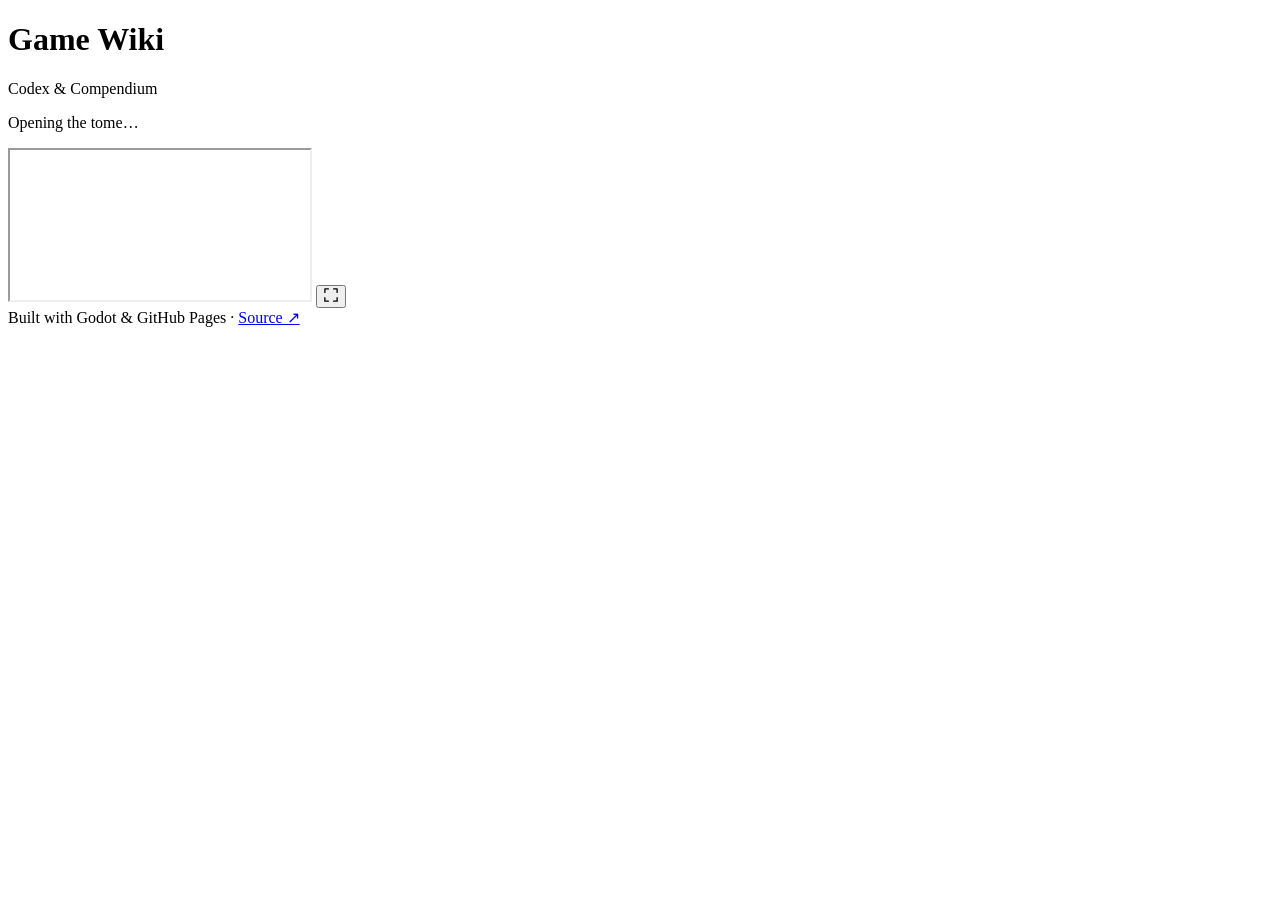
==== commit 1b966a36: "fix" ====
--- a/index.html
+++ b/index.html
@@ -5,27 +5,6 @@
   <meta name="viewport" content="width=device-width, initial-scale=1.0" />
   <title>Game Wiki</title><!-- ← Change to your game name -->
 
-  <!--
-    ══════════════════════════════════════════════════════════════════
-    CONTENT SECURITY POLICY
-    ══════════════════════════════════════════════════════════════════
-    Applied via <meta> because GitHub Pages cannot set HTTP headers.
-    Note: this CSP governs the WRAPPER page only. The iframe
-    (wiki_export/index.html) is a separate document with its own
-    policy context — Godot's eval/inline scripts are unaffected.
-
-    Directives:
-      default-src 'none'        — deny everything not explicitly allowed
-      script-src  'self'        — only our own .js files (no inline, no eval)
-      style-src   'self' https://fonts.googleapis.com
-      font-src    https://fonts.gstatic.com
-      img-src     'self' data:  — allow SVG data URIs used for the grain texture
-      frame-src   'self'        — iframe src must be same-origin (wiki_export/)
-      connect-src 'self'        — service worker fetches only
-      base-uri    'self'        — prevent <base href> injection attacks
-      form-action 'none'        — this page has no forms
-      object-src  'none'        — block Flash/plugins entirely
-  -->
   <meta http-equiv="Content-Security-Policy" content="
     default-src 'none';
     script-src  'self';
@@ -38,150 +17,75 @@
     form-action 'none';
     object-src  'none';
   " />
-
-  <!-- Referrer: send origin only on same-origin, nothing cross-origin -->
   <meta name="referrer" content="strict-origin-when-cross-origin" />
 
-  <!--
-    coi-serviceworker MUST be loaded before anything else.
-    It may trigger a single page reload to activate cross-origin isolation.
-    It contains its own infinite-reload guard via sessionStorage.
-  -->
   <script src="coi-serviceworker.js"></script>
 
-  <!--
-    Fonts — hosted by Google Fonts.
-    Fallback stacks defined in CSS so the layout never breaks if the
-    CDN is unavailable (offline use, strict firewalls, etc.).
-  -->
   <link rel="preconnect" href="https://fonts.googleapis.com" />
   <link rel="preconnect" href="https://fonts.gstatic.com" crossorigin />
-  <link
-    href="https://fonts.googleapis.com/css2?family=Cormorant+SC:wght@400;600&family=DM+Mono:wght@300;400&display=swap"
-    rel="stylesheet"
-  />
+  <link href="https://fonts.googleapis.com/css2?family=Cinzel:wght@600&family=Crimson+Pro:wght@300;400&display=swap" rel="stylesheet" />
 
   <link rel="stylesheet" href="assets/style.css" />
 </head>
-
 <body>
 
-  <div class="shell">
+  <div class="page">
 
-    <!-- ── Header ─────────────────────────────────────────────────── -->
-    <header class="site-header" role="banner">
-      <div class="header-left">
-        <span class="site-tag">CODEX</span>
-        <!--  ↓ Change this to your game/wiki name  -->
-        <h1 class="site-title">Game Wiki</h1>
-      </div>
-      <div class="header-right">
-        <button
-          id="fullscreen-btn"
-          class="icon-btn"
-          title="Enter fullscreen"
-          aria-label="Toggle fullscreen"
-          aria-pressed="false"
-        >
-          <!--
-            Inline SVG is allowed by CSP because it's markup, not script.
-            It is hardcoded here — never built from user input.
-          -->
-          <svg width="16" height="16" viewBox="0 0 16 16" fill="none" aria-hidden="true" focusable="false">
-            <path d="M1 1h4M1 1v4M15 1h-4M15 1v4M1 15h4M1 15v-4M15 15h-4M15 15v-4" stroke="currentColor" stroke-width="1.5" stroke-linecap="round"/>
-          </svg>
-        </button>
-      </div>
+    <header class="page__header">
+      <h1 class="page__title">Game Wiki</h1><!-- ← Change to your game name -->
+      <p class="page__sub">Codex &amp; Compendium</p>
     </header>
 
-    <!-- ── Main stage ──────────────────────────────────────────────── -->
-    <main class="stage" role="main">
-      <div class="frame-border" id="frame-container">
+    <div class="frame-wrap" id="frame-container">
 
-        <!-- Corner ornaments (pure CSS/HTML, no JS) -->
-        <span class="corner corner--tl" aria-hidden="true"></span>
-        <span class="corner corner--tr" aria-hidden="true"></span>
-        <span class="corner corner--bl" aria-hidden="true"></span>
-        <span class="corner corner--br" aria-hidden="true"></span>
+      <div class="loader" id="loader" role="status" aria-live="polite">
+        <div class="loader__ring" aria-hidden="true"></div>
+        <p class="loader__text">Opening the tome…</p>
+      </div>
 
-        <!-- ── Loading overlay ──────────────────────────────────── -->
-        <div class="loader" id="loader" role="status" aria-live="polite">
-          <div class="loader-symbol" aria-hidden="true">◈</div>
-          <p class="loader-text">Initialising…</p>
-          <div class="progress-track" aria-hidden="true">
-            <div class="progress-sweep"></div>
-          </div>
-        </div>
+      <div class="error-panel" id="error-panel" hidden aria-hidden="true" role="alert">
+        <p class="error-panel__icon" aria-hidden="true">⚠</p>
+        <p id="loader-message" class="error-panel__msg">Wiki export not found.</p>
+        <p class="error-panel__hint">Export the Godot wiki to <code>wiki_export/</code> and push.</p>
+      </div>
 
-        <!-- ── Error panel (hidden until needed) ────────────────── -->
-        <div class="error-panel" id="error-panel" hidden aria-hidden="true" role="alert">
-          <p class="error-icon" aria-hidden="true">⚠</p>
-          <p id="loader-message" class="error-message">Wiki export not found.</p>
-          <p class="error-hint">
-            Export the Godot wiki project to <code>wiki_export/</code> and push to GitHub.
-          </p>
-        </div>
+      <!--
+        src set by main.js after load listener is attached.
+        allow="fullscreen; pointer-lock" — minimum permissions for Godot.
+        No sandbox: Godot needs same-origin for IndexedDB + SharedArrayBuffer.
+      -->
+      <iframe
+        id="wiki-frame"
+        aria-hidden="true"
+        title="Game wiki"
+        allow="fullscreen; pointer-lock"
+        referrerpolicy="no-referrer"
+        allowfullscreen
+      ></iframe>
 
-        <!--
-          ── The wiki iframe ───────────────────────────────────────
-          src is set by main.js (after listeners are attached) to
-          guarantee the load event is never missed on fast connections.
+      <button
+        id="fullscreen-btn"
+        class="fullscreen-btn"
+        title="Enter fullscreen"
+        aria-label="Toggle fullscreen"
+        aria-pressed="false"
+      >
+        <svg width="14" height="14" viewBox="0 0 16 16" fill="none" aria-hidden="true" focusable="false">
+          <path d="M1 1h4M1 1v4M15 1h-4M15 1v4M1 15h4M1 15v-4M15 15h-4M15 15v-4"
+                stroke="currentColor" stroke-width="1.5" stroke-linecap="round"/>
+        </svg>
+      </button>
 
-          Security attributes:
-            allow="fullscreen; pointer-lock"
-              Only grant the specific permissions Godot needs.
-              pointer-lock: mouse capture for first-person controls.
-              fullscreen: Godot's own fullscreen button.
-              We deliberately omit payment, camera, microphone, etc.
+    </div>
 
-            referrerpolicy="no-referrer"
-              Don't leak the parent URL to the framed document.
-
-          Why no `sandbox` attribute:
-            Godot web exports require same-origin access for:
-              - Service Workers (save data via IndexedDB)
-              - SharedArrayBuffer (threading, via COOP/COEP headers)
-            `sandbox` without `allow-same-origin` would isolate the
-            frame into a unique origin, breaking both of the above.
-            `sandbox` with `allow-same-origin allow-scripts` would
-            re-grant the origin but still block pointer-lock and other
-            APIs Godot uses. The threat model here is a trusted
-            same-origin Godot export, so sandbox adds no benefit.
-        -->
-        <iframe
-          id="wiki-frame"
-          aria-hidden="true"
-          aria-label="Game wiki"
-          title="Game wiki"
-          allow="fullscreen; pointer-lock"
-          referrerpolicy="no-referrer"
-          allowfullscreen
-        ></iframe>
-        <!-- src intentionally omitted here — set by main.js -->
-
-      </div>
-    </main>
-
-    <!-- ── Footer ──────────────────────────────────────────────────── -->
-    <footer class="site-footer" role="contentinfo">
-      <span class="footer-credit">Built with Godot &amp; GitHub Pages</span>
-      <!--
-        rel="noopener noreferrer":
-          noopener    — new tab cannot access window.opener (clickjacking)
-          noreferrer  — also suppresses the Referer header
-      -->
-      <a
-        href="https://github.com/YOUR_USERNAME/YOUR_WIKI_REPO"
-        target="_blank"
-        rel="noopener noreferrer"
-        class="footer-link"
-      >Source ↗</a>
+    <footer class="page__footer">
+      Built with Godot &amp; GitHub Pages ·
+      <a href="https://github.com/YOUR_USERNAME/YOUR_WIKI_REPO"
+         target="_blank" rel="noopener noreferrer">Source ↗</a>
     </footer>
 
-  </div><!-- /.shell -->
+  </div>
 
-  <!-- All JS in external file — required by script-src 'self' CSP -->
   <script src="assets/main.js"></script>
-
 </body>
 </html>
